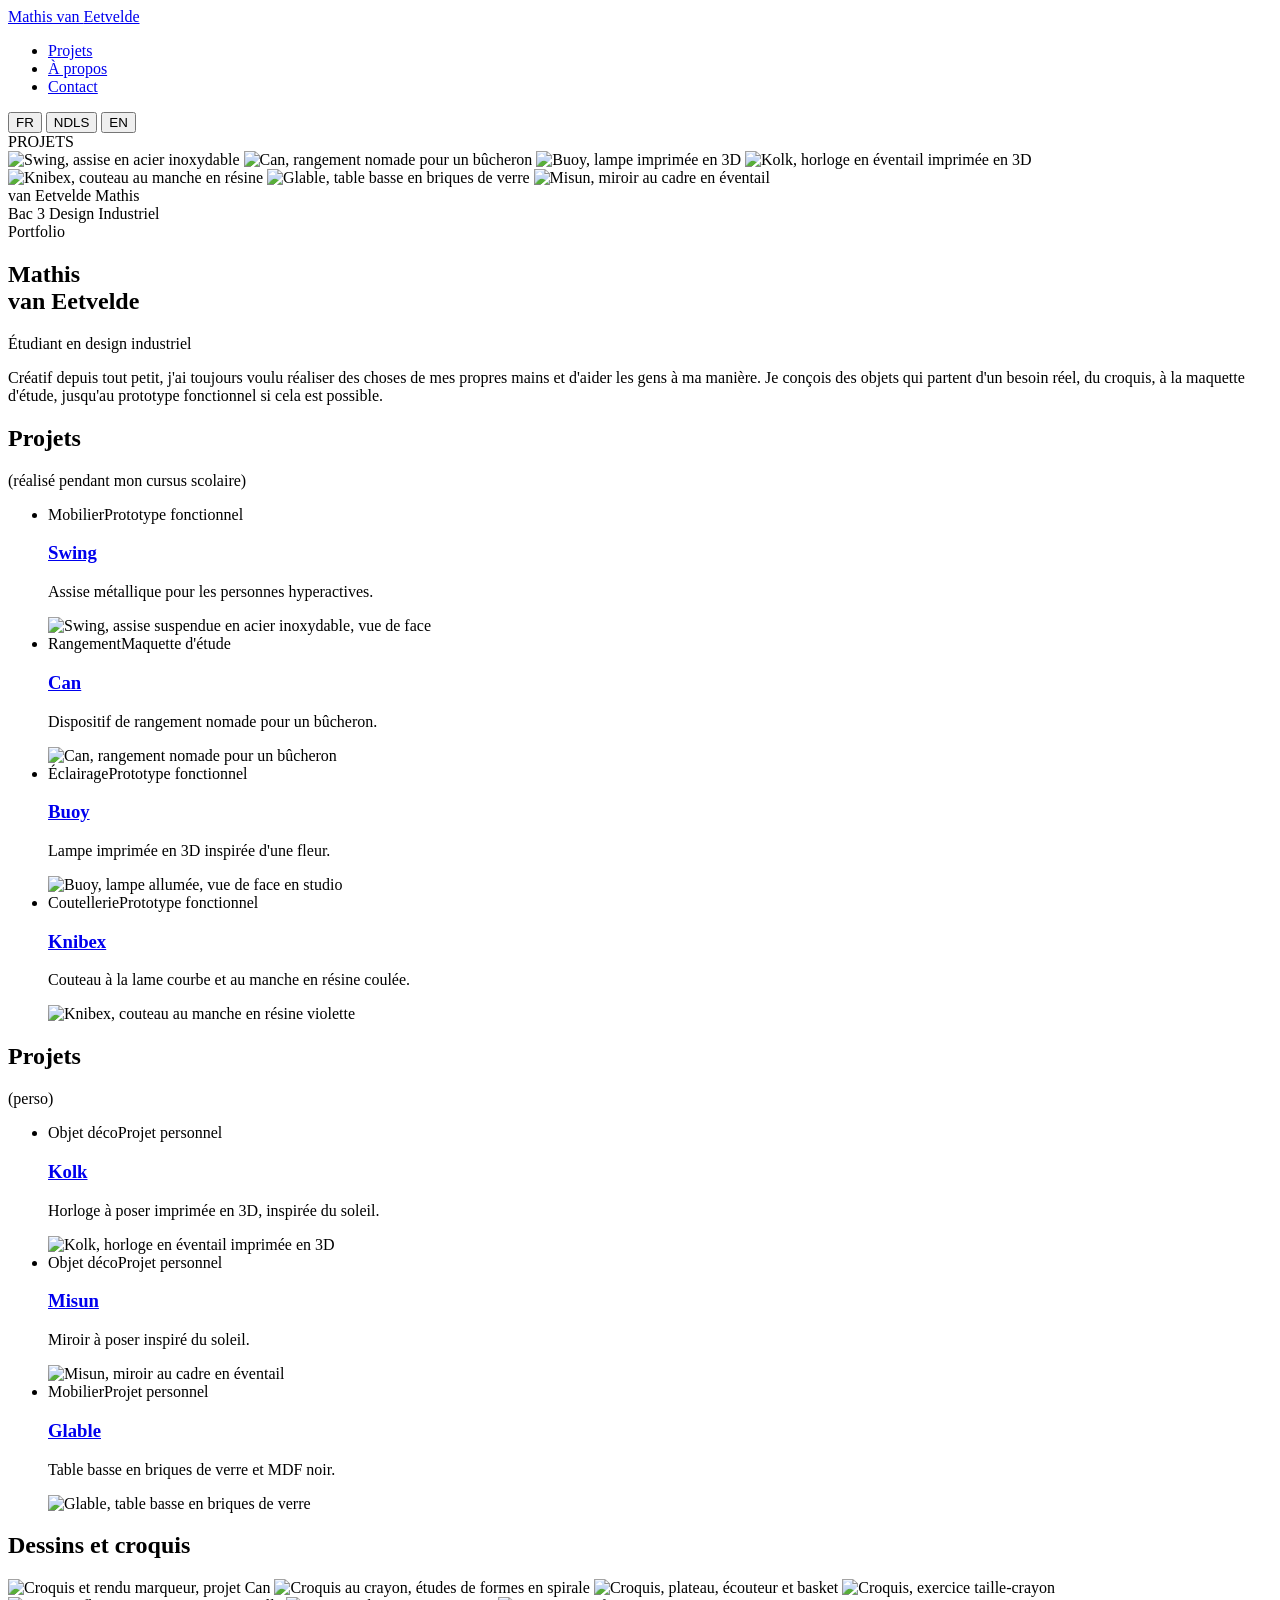
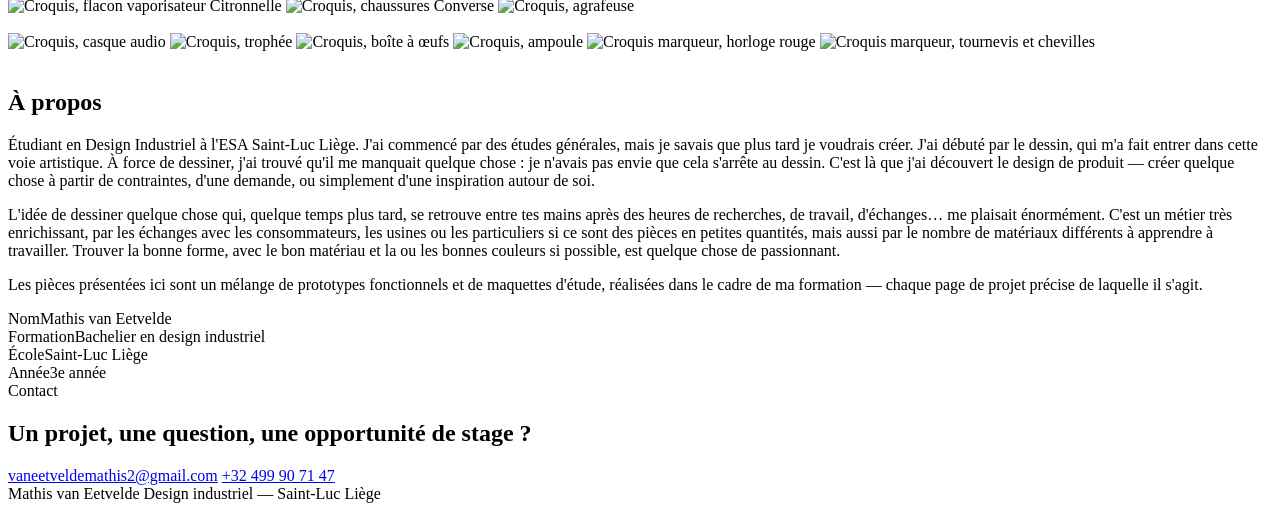
==== index.html @ d4e4558e "Add files via upload" ====
<!DOCTYPE html>
<html lang="fr">
<head>
<meta charset="UTF-8">
<meta name="viewport" content="width=device-width, initial-scale=1.0">
<title>Mathis van Eetvelde — Design industriel</title>
<meta name="description" content="Portfolio de Mathis van Eetvelde, étudiant en design industriel à Saint-Luc Liège.">
<link rel="preconnect" href="https://fonts.googleapis.com">
<link rel="preconnect" href="https://fonts.gstatic.com" crossorigin>
<link href="https://fonts.googleapis.com/css2?family=Archivo:ital,wght@0,400;0,500;0,600;0,700;0,800;0,900;1,500&family=Fraunces:ital,wght@0,500;1,300;1,400;1,500&display=swap" rel="stylesheet">
<link rel="stylesheet" href="assets/styles.css">
</head>
<body>

<header class="site-header">
  <div class="wrap">
    <a href="#top" class="mark">Mathis van <span class="serif">Eetvelde</span></a>
    <nav class="primary-nav">
      <ul>
        <li><a href="#projets" data-i18n="nav_projects">Projets</a></li>
        <li><a href="#a-propos" data-i18n="nav_about">À propos</a></li>
        <li><a href="#contact" data-i18n="nav_contact">Contact</a></li>
      </ul>
    </nav>
    <div class="lang-switch">
      <button type="button" data-lang="fr">FR</button>
      <button type="button" data-lang="nl">NDLS</button>
      <button type="button" data-lang="en">EN</button>
    </div>
  </div>
</header>

<main id="top">

  <section class="top-banner">
    <div class="top-banner-word" data-i18n="banner_word">PROJETS</div>
    <div class="top-banner-slides">
      <img src="assets/swing/swing-face-cutout.png?v=1" alt="Swing, assise en acier inoxydable">
      <img src="assets/can/can-assemblage-cutout.png?v=1" alt="Can, rangement nomade pour un bûcheron">
      <img src="assets/buoy/buoy-hero-cutout.png?v=1" alt="Buoy, lampe imprimée en 3D">
      <img src="assets/kolk/kolk-face-cutout.png" alt="Kolk, horloge en éventail imprimée en 3D">
      <img src="assets/knibex/knibex-face-cutout.png" alt="Knibex, couteau au manche en résine">
      <img src="assets/glable/glable-face-cutout.png" alt="Glable, table basse en briques de verre">
      <img src="assets/misun/misun-face-cutout.png" alt="Misun, miroir au cadre en éventail">
    </div>
    <div class="top-banner-signature" data-i18n="banner_signature">van Eetvelde Mathis<br>Bac 3 Design Industriel</div>
  </section>

  <section class="hero">
    <div class="wrap hero-solo">
      <div class="hero-copy">
        <span class="eyebrow" data-i18n="hero_eyebrow">Portfolio</span>
        <h1>Mathis<br>van&nbsp;Eetvelde</h1>
        <p class="role" data-i18n="hero_role">Étudiant en design industriel</p>
        <p class="bio" data-i18n="hero_bio">Créatif depuis tout petit, j'ai toujours voulu réaliser des choses de mes propres mains et d'aider les gens à ma manière. Je conçois des objets qui partent d'un besoin réel, du croquis, à la maquette d'étude, jusqu'au prototype fonctionnel si cela est possible.</p>
      </div>
    </div>
  </section>

  <section class="projects" id="projets">

    <div class="wrap category-head">
      <h2 data-i18n="projects_school_title">Projets</h2>
      <span class="category-tag" data-i18n="projects_school_tag">(réalisé pendant mon cursus scolaire)</span>
    </div>

    <div class="wrap project-list-wrap">
      <ul class="project-list">

        <li class="project-row">
          <div class="row-text">
            <div class="row-meta"><span data-i18n="swing_category">Mobilier</span><span class="dot"></span><span data-i18n="swing_status">Prototype fonctionnel</span></div>
            <a class="title-link" href="swing.html"><h3>Swing</h3></a>
            <p class="row-oneliner" data-i18n="swing_oneliner">Assise métallique pour les personnes hyperactives.</p>
          </div>
          <div class="row-image">
            <img src="assets/swing/swing-face-cutout.png?v=1" alt="Swing, assise suspendue en acier inoxydable, vue de face">
          </div>
        </li>

        <li class="project-row">
          <div class="row-text">
            <div class="row-meta"><span data-i18n="can_category">Rangement</span><span class="dot"></span><span data-i18n="can_status">Maquette d'étude</span></div>
            <a class="title-link" href="can.html"><h3>Can</h3></a>
            <p class="row-oneliner" data-i18n="can_oneliner">Dispositif de rangement nomade pour un bûcheron.</p>
          </div>
          <div class="row-image">
            <img src="assets/can/can-assemblage-cutout.png?v=1" alt="Can, rangement nomade pour un bûcheron">
          </div>
        </li>

        <li class="project-row">
          <div class="row-text">
            <div class="row-meta"><span data-i18n="buoy_category">Éclairage</span><span class="dot"></span><span data-i18n="buoy_status">Prototype fonctionnel</span></div>
            <a class="title-link" href="buoy.html"><h3>Buoy</h3></a>
            <p class="row-oneliner" data-i18n="buoy_oneliner">Lampe imprimée en 3D inspirée d'une fleur.</p>
          </div>
          <div class="row-image">
            <img src="assets/buoy/buoy-hero-cutout.png?v=1" alt="Buoy, lampe allumée, vue de face en studio">
          </div>
        </li>

        <li class="project-row">
          <div class="row-text">
            <div class="row-meta"><span data-i18n="knibex_category">Coutellerie</span><span class="dot"></span><span data-i18n="knibex_status">Prototype fonctionnel</span></div>
            <a class="title-link" href="knibex.html"><h3>Knibex</h3></a>
            <p class="row-oneliner" data-i18n="knibex_oneliner">Couteau à la lame courbe et au manche en résine coulée.</p>
          </div>
          <div class="row-image">
            <img src="assets/knibex/knibex-face-cutout.png" alt="Knibex, couteau au manche en résine violette">
          </div>
        </li>

      </ul>
    </div>

    <div class="wrap category-head category-head-perso">
      <h2 data-i18n="projects_perso_title">Projets</h2>
      <span class="category-tag" data-i18n="projects_perso_tag">(perso)</span>
    </div>
    <div class="wrap project-list-wrap">
      <ul class="project-list">
        <li class="project-row">
          <div class="row-text">
            <div class="row-meta"><span data-i18n="kolk_category">Objet déco</span><span class="dot"></span><span data-i18n="kolk_status">Projet personnel</span></div>
            <a class="title-link" href="kolk.html"><h3>Kolk</h3></a>
            <p class="row-oneliner" data-i18n="kolk_oneliner">Horloge à poser imprimée en 3D, inspirée du soleil.</p>
          </div>
          <div class="row-image">
            <img src="assets/kolk/kolk-face-cutout.png" alt="Kolk, horloge en éventail imprimée en 3D">
          </div>
        </li>

        <li class="project-row">
          <div class="row-text">
            <div class="row-meta"><span data-i18n="misun_category">Objet déco</span><span class="dot"></span><span data-i18n="misun_status">Projet personnel</span></div>
            <a class="title-link" href="misun.html"><h3>Misun</h3></a>
            <p class="row-oneliner" data-i18n="misun_oneliner">Miroir à poser inspiré du soleil.</p>
          </div>
          <div class="row-image">
            <img src="assets/misun/misun-face-cutout.png" alt="Misun, miroir au cadre en éventail">
          </div>
        </li>

        <li class="project-row">
          <div class="row-text">
            <div class="row-meta"><span data-i18n="glable_category">Mobilier</span><span class="dot"></span><span data-i18n="glable_status">Projet personnel</span></div>
            <a class="title-link" href="glable.html"><h3>Glable</h3></a>
            <p class="row-oneliner" data-i18n="glable_oneliner">Table basse en briques de verre et MDF noir.</p>
          </div>
          <div class="row-image">
            <img src="assets/glable/glable-face-cutout.png" alt="Glable, table basse en briques de verre">
          </div>
        </li>
      </ul>
    </div>
  </section>

  <section class="sketches" id="croquis">
    <div class="wrap category-head">
      <h2 data-i18n="sketches_title">Dessins et croquis</h2>
    </div>
    <div class="sketches-track-wrap">
      <div class="sketches-track sketches-track-reverse">
        <div class="sketches-group">
          <img src="assets/sketches/sketch-1.jpg" alt="Croquis et rendu marqueur, projet Can">
          <img src="assets/sketches/sketch-2.jpg" alt="Croquis au crayon, études de formes en spirale">
          <img src="assets/sketches/sketch-3.jpg" alt="Croquis, plateau, écouteur et basket">
          <img src="assets/sketches/sketch-4.jpg" alt="Croquis, exercice taille-crayon">
          <img src="assets/sketches/sketch-5.jpg" alt="Croquis, flacon vaporisateur Citronnelle">
          <img src="assets/sketches/sketch-6.jpg" alt="Croquis, chaussures Converse">
          <img src="assets/sketches/sketch-7.jpg" alt="Croquis, agrafeuse">
        </div>
        <div class="sketches-group" aria-hidden="true">
          <img src="assets/sketches/sketch-1.jpg" alt="">
          <img src="assets/sketches/sketch-2.jpg" alt="">
          <img src="assets/sketches/sketch-3.jpg" alt="">
          <img src="assets/sketches/sketch-4.jpg" alt="">
          <img src="assets/sketches/sketch-5.jpg" alt="">
          <img src="assets/sketches/sketch-6.jpg" alt="">
          <img src="assets/sketches/sketch-7.jpg" alt="">
        </div>
      </div>
    </div>
    <div class="sketches-track-wrap">
      <div class="sketches-track">
        <div class="sketches-group">
          <img src="assets/sketches/sketch-8.jpg" alt="Croquis, casque audio">
          <img src="assets/sketches/sketch-9.jpg" alt="Croquis, trophée">
          <img src="assets/sketches/sketch-10.jpg" alt="Croquis, boîte à œufs">
          <img src="assets/sketches/sketch-11.jpg" alt="Croquis, ampoule">
          <img src="assets/sketches/sketch-12.jpg" alt="Croquis marqueur, horloge rouge">
          <img src="assets/sketches/sketch-13.jpg" alt="Croquis marqueur, tournevis et chevilles">
        </div>
        <div class="sketches-group" aria-hidden="true">
          <img src="assets/sketches/sketch-8.jpg" alt="">
          <img src="assets/sketches/sketch-9.jpg" alt="">
          <img src="assets/sketches/sketch-10.jpg" alt="">
          <img src="assets/sketches/sketch-11.jpg" alt="">
          <img src="assets/sketches/sketch-12.jpg" alt="">
          <img src="assets/sketches/sketch-13.jpg" alt="">
        </div>
      </div>
    </div>
  </section>

  <section class="about" id="a-propos">
    <div class="wrap">
      <div>
        <h2 data-i18n="about_title">À propos</h2>
        <p data-i18n="about_p1">Étudiant en Design Industriel à l'ESA Saint-Luc Liège. J'ai commencé par des études générales, mais je savais que plus tard je voudrais créer. J'ai débuté par le dessin, qui m'a fait entrer dans cette voie artistique. À force de dessiner, j'ai trouvé qu'il me manquait quelque chose : je n'avais pas envie que cela s'arrête au dessin. C'est là que j'ai découvert le design de produit — créer quelque chose à partir de contraintes, d'une demande, ou simplement d'une inspiration autour de soi.</p>
        <p data-i18n="about_p2">L'idée de dessiner quelque chose qui, quelque temps plus tard, se retrouve entre tes mains après des heures de recherches, de travail, d'échanges… me plaisait énormément. C'est un métier très enrichissant, par les échanges avec les consommateurs, les usines ou les particuliers si ce sont des pièces en petites quantités, mais aussi par le nombre de matériaux différents à apprendre à travailler. Trouver la bonne forme, avec le bon matériau et la ou les bonnes couleurs si possible, est quelque chose de passionnant.</p>
        <p class="note" data-i18n="about_note">Les pièces présentées ici sont un mélange de prototypes fonctionnels et de maquettes d'étude, réalisées dans le cadre de ma formation — chaque page de projet précise de laquelle il s'agit.</p>
      </div>
      <div class="title-block">
        <div class="row"><span data-i18n="label_name">Nom</span><span>Mathis van Eetvelde</span></div>
        <div class="row"><span data-i18n="label_formation">Formation</span><span data-i18n="val_formation">Bachelier en design industriel</span></div>
        <div class="row"><span data-i18n="label_school">École</span><span>Saint-Luc Liège</span></div>
        <div class="row"><span data-i18n="label_year">Année</span><span data-i18n="val_year">3e année</span></div>
      </div>
    </div>
  </section>

  <section class="contact" id="contact">
    <div class="wrap">
      <span class="eyebrow" data-i18n="contact_eyebrow">Contact</span>
      <h2 data-i18n="contact_question">Un projet, une question, une opportunité de stage&nbsp;?</h2>
      <a class="contact-link" href="mailto:vaneetveldemathis2@gmail.com">vaneetveldemathis2@gmail.com</a>
      <a class="contact-link contact-phone" href="tel:+32499907147">+32 499 90 71 47</a>
    </div>
  </section>

</main>

<footer>
  <div class="wrap">
    <span>Mathis van Eetvelde</span>
    <span data-i18n="footer_tagline">Design industriel — Saint-Luc Liège</span>
  </div>
</footer>

<script src="assets/i18n.js"></script>
<script src="assets/lightbox.js"></script>
</body>
</html>
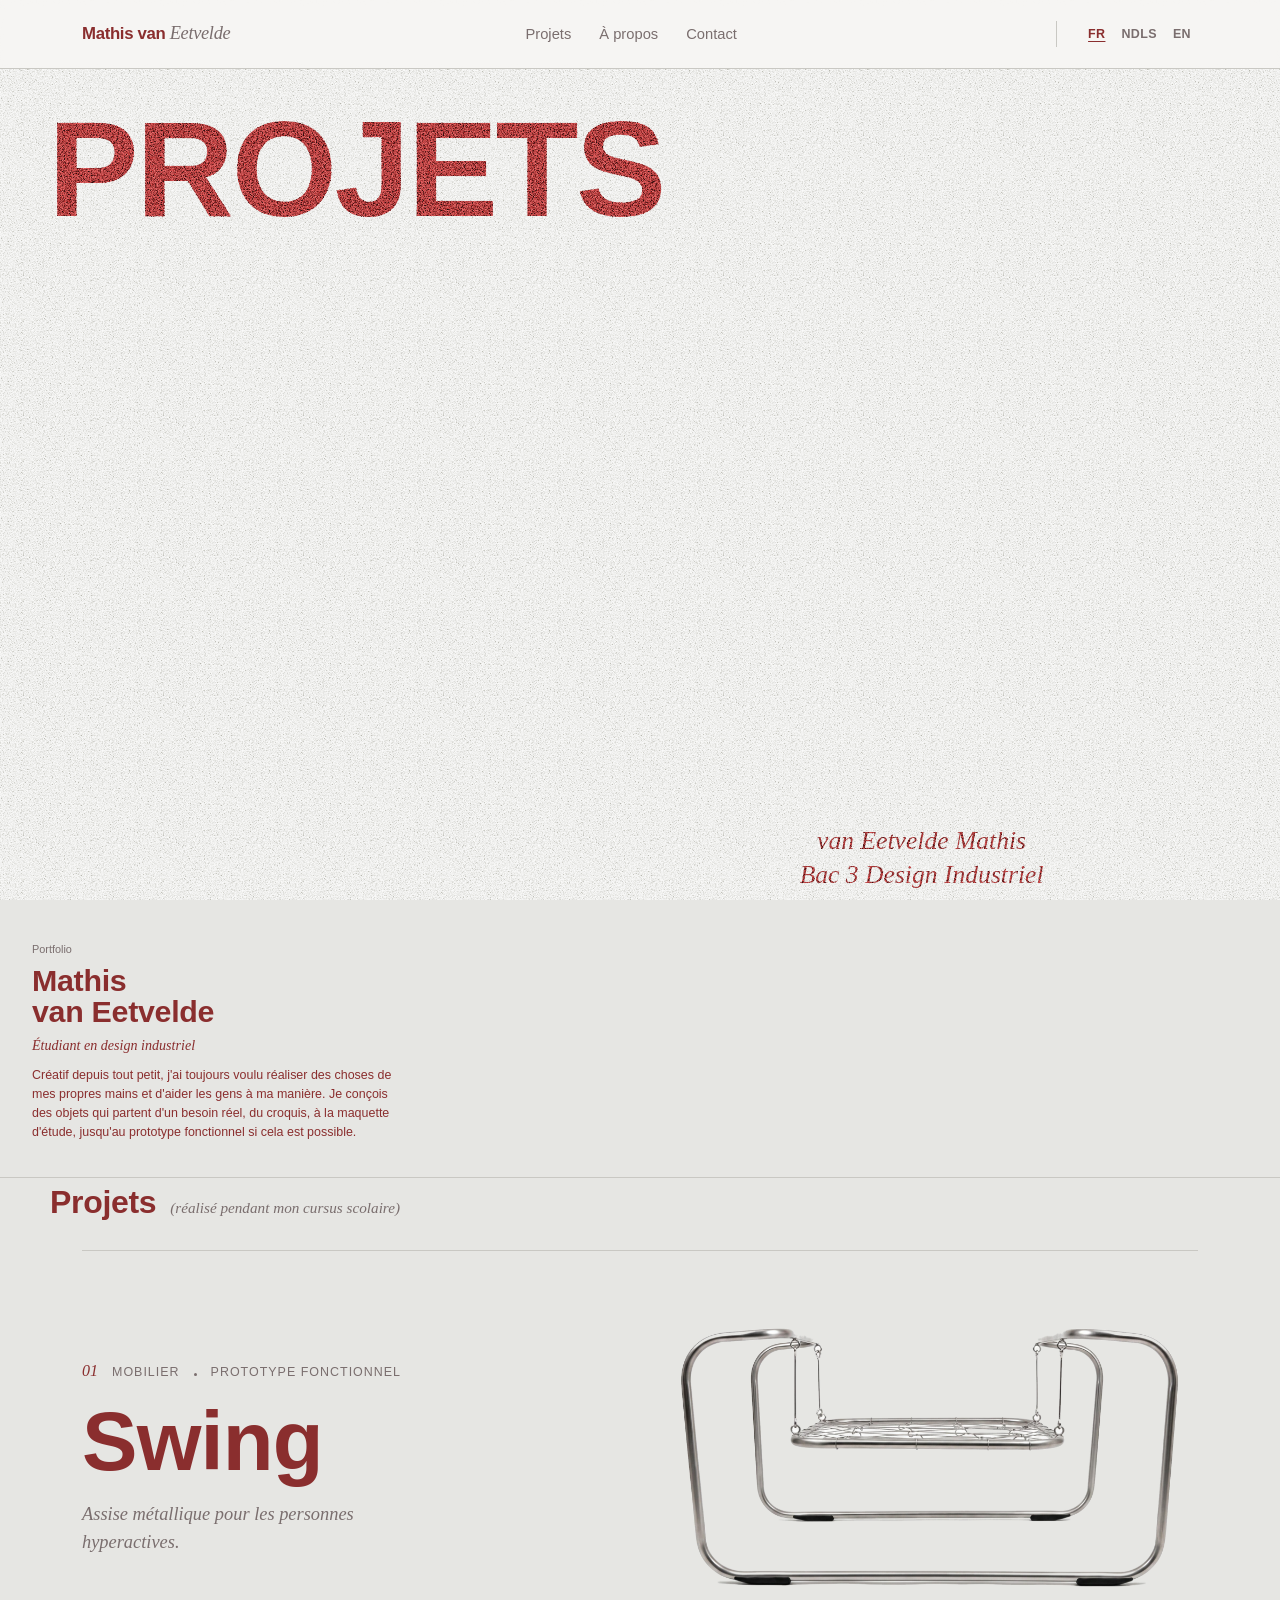
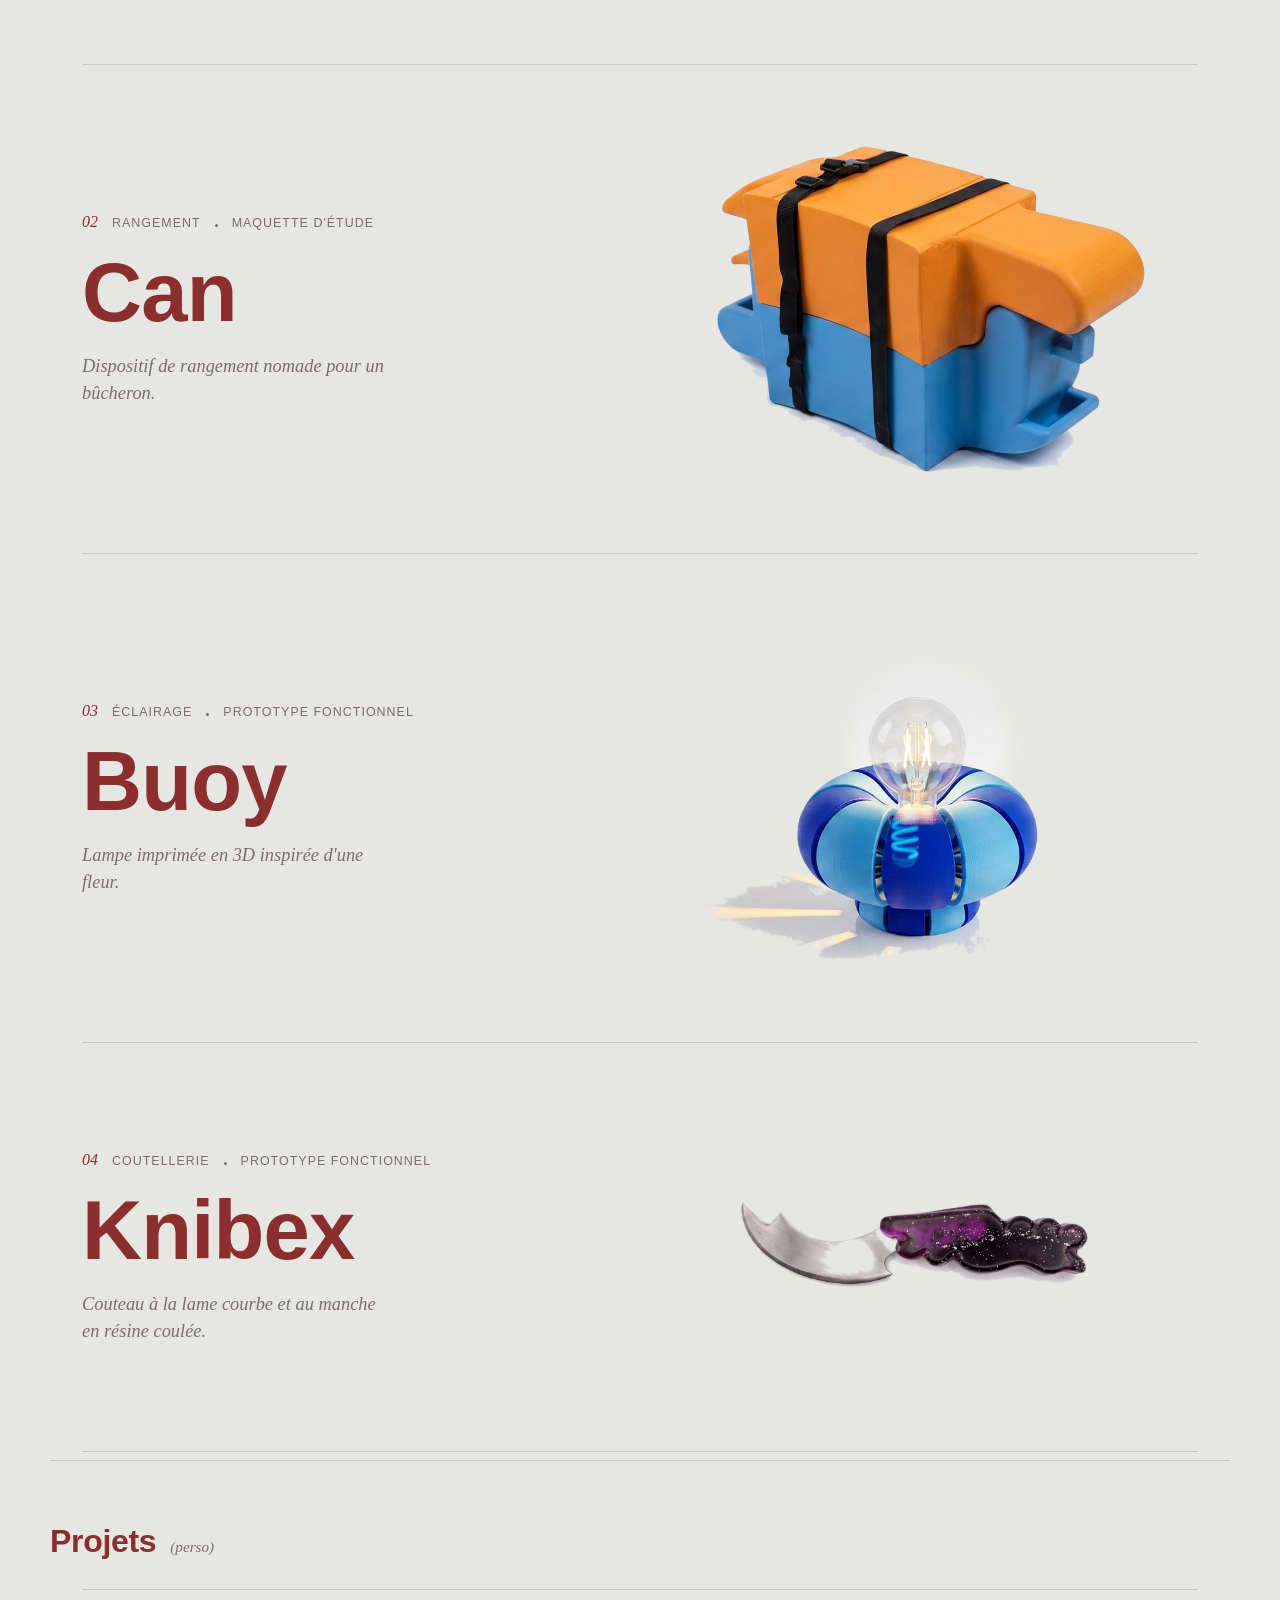
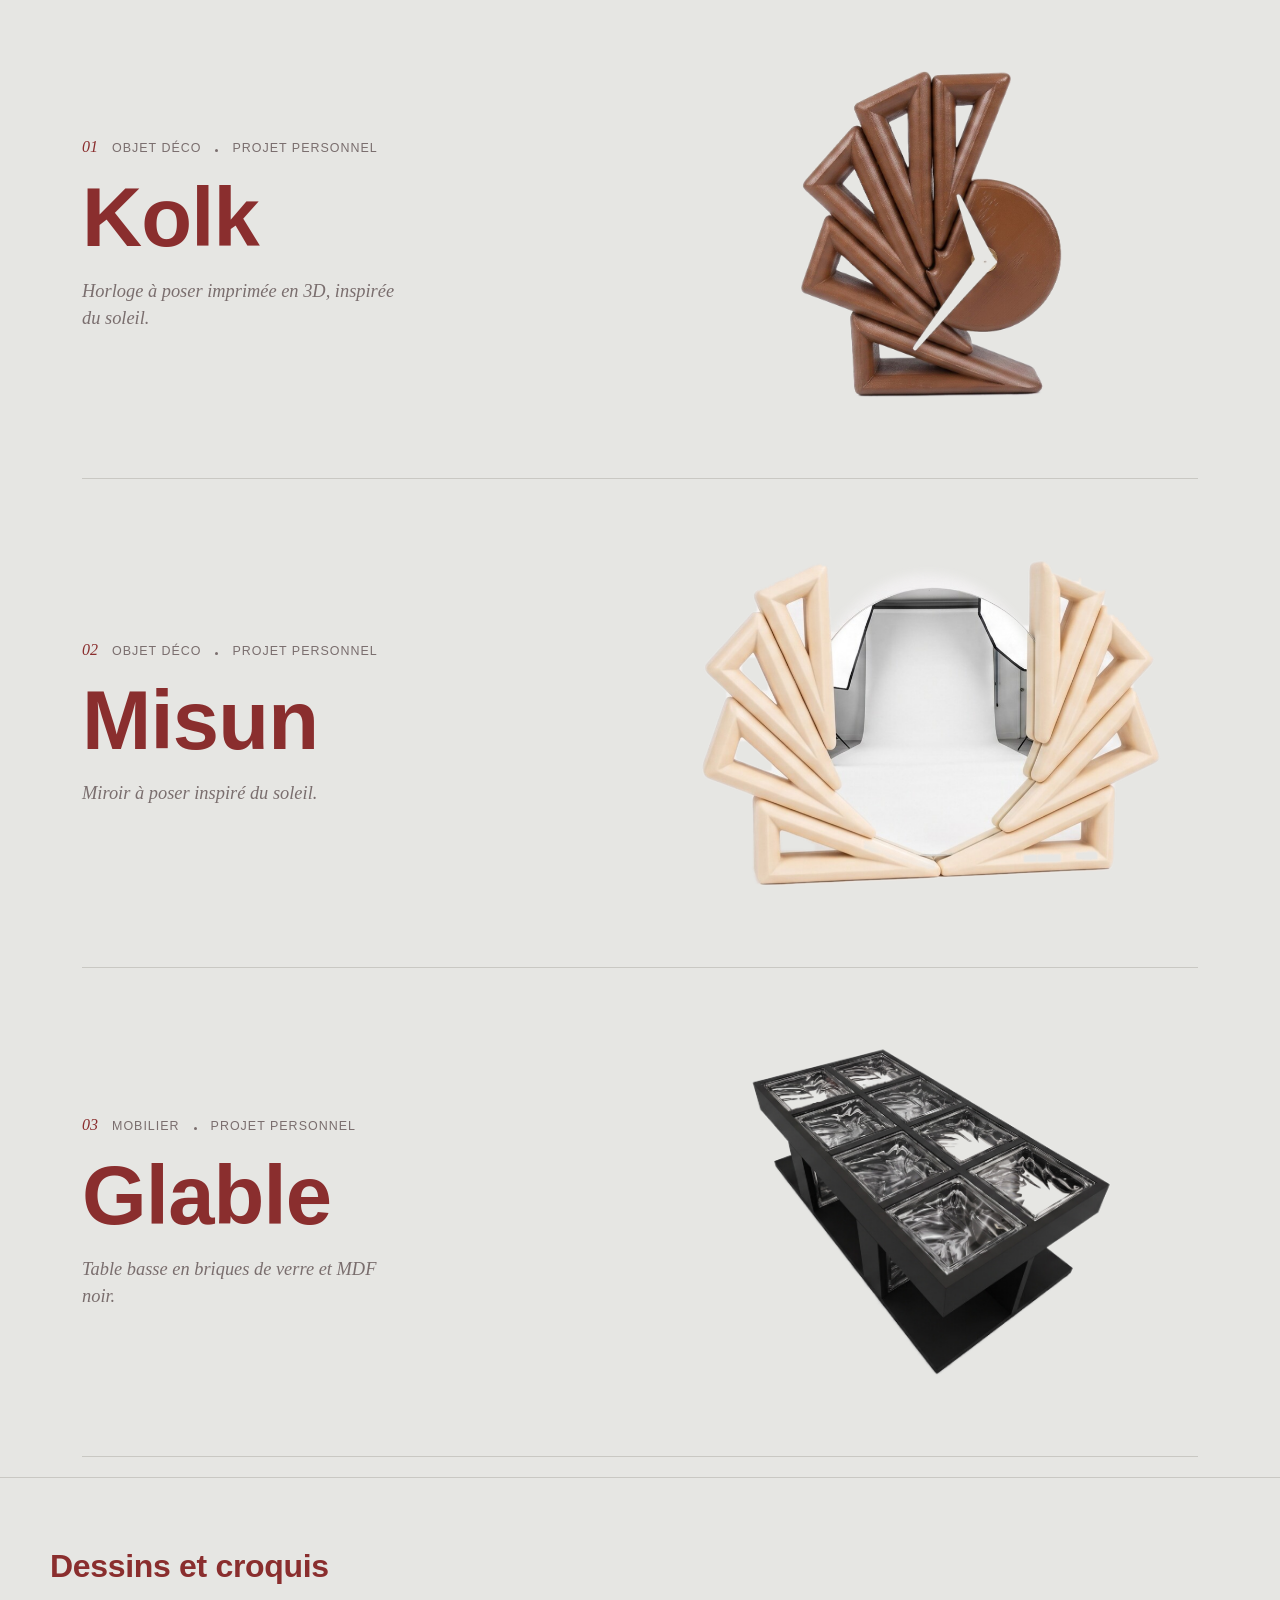
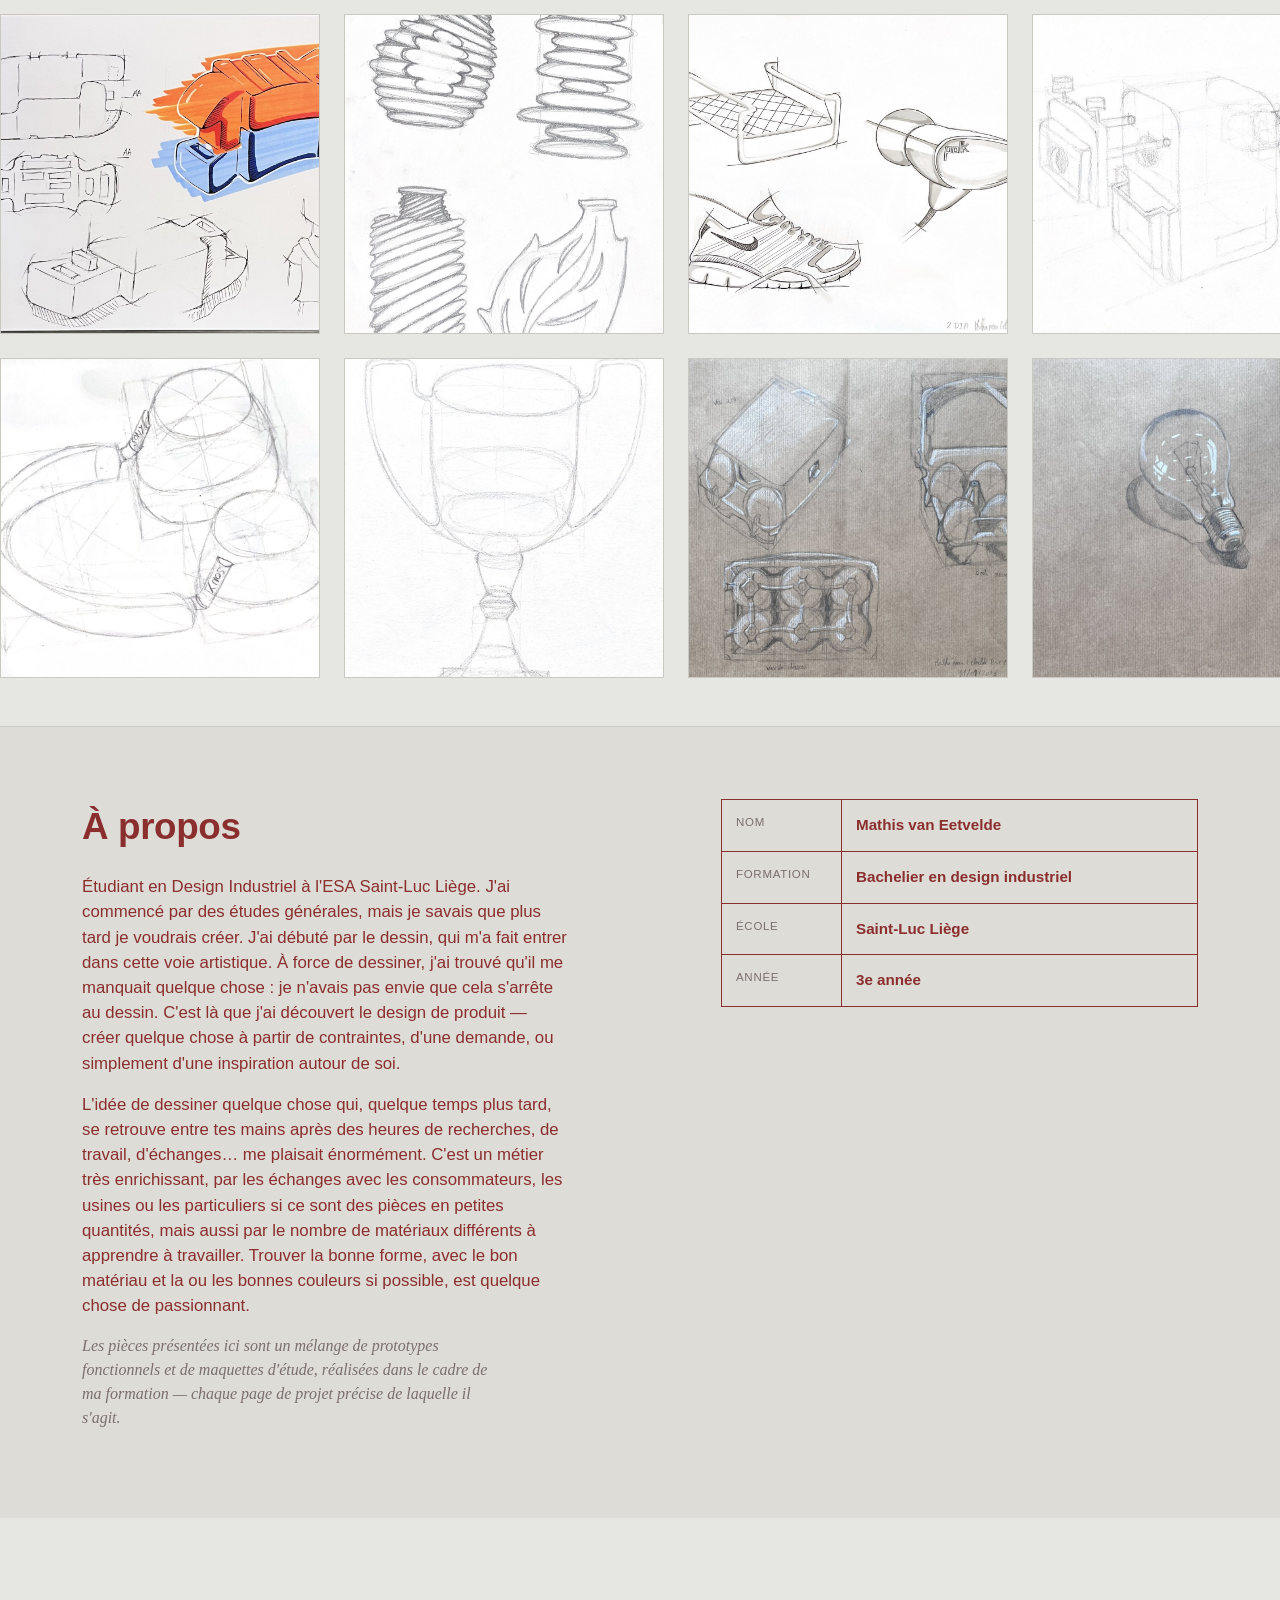
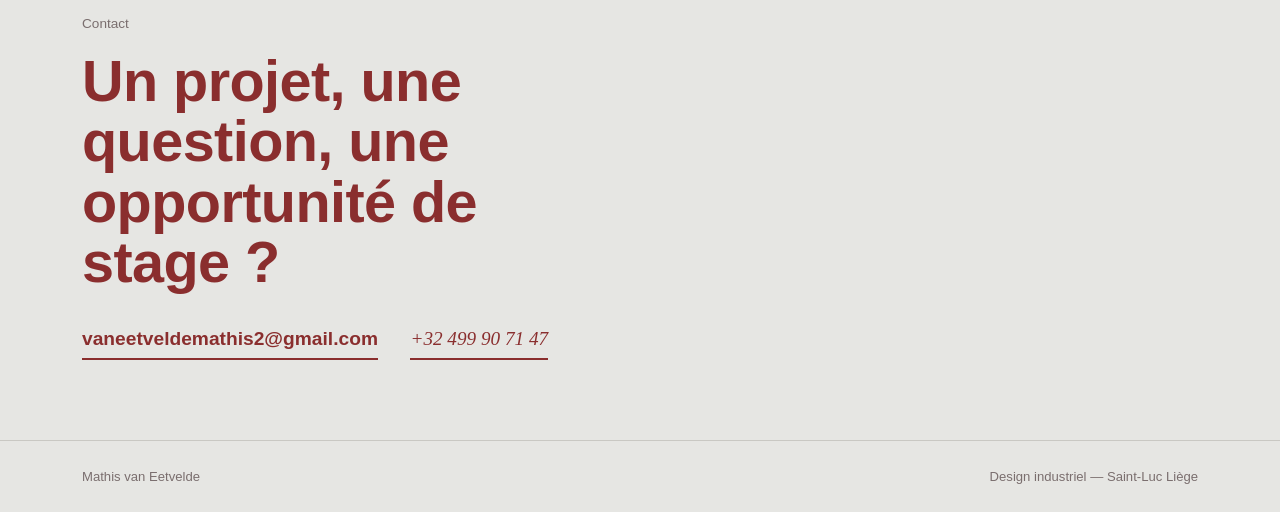
==== commit ce67ab7d: "Add files via upload" ====
--- a/index.html
+++ b/index.html
@@ -74,7 +74,7 @@
             <p class="row-oneliner" data-i18n="swing_oneliner">Assise métallique pour les personnes hyperactives.</p>
           </div>
           <div class="row-image">
-            <img src="assets/swing/swing-face-cutout.png?v=1" alt="Swing, assise suspendue en acier inoxydable, vue de face">
+            <a href="swing.html" class="row-image-link" aria-label="Voir le projet"><img src="assets/swing/swing-face-cutout.png?v=1" alt="Swing, assise suspendue en acier inoxydable, vue de face"></a>
           </div>
         </li>
 
@@ -85,7 +85,7 @@
             <p class="row-oneliner" data-i18n="can_oneliner">Dispositif de rangement nomade pour un bûcheron.</p>
           </div>
           <div class="row-image">
-            <img src="assets/can/can-assemblage-cutout.png?v=1" alt="Can, rangement nomade pour un bûcheron">
+            <a href="can.html" class="row-image-link" aria-label="Voir le projet"><img src="assets/can/can-assemblage-cutout.png?v=1" alt="Can, rangement nomade pour un bûcheron"></a>
           </div>
         </li>
 
@@ -95,8 +95,8 @@
             <a class="title-link" href="buoy.html"><h3>Buoy</h3></a>
             <p class="row-oneliner" data-i18n="buoy_oneliner">Lampe imprimée en 3D inspirée d'une fleur.</p>
           </div>
-          <div class="row-image">
-            <img src="assets/buoy/buoy-hero-cutout.png?v=1" alt="Buoy, lampe allumée, vue de face en studio">
+          <div class="row-image row-image-buoy">
+            <a href="buoy.html" class="row-image-link" aria-label="Voir le projet"><img src="assets/buoy/buoy-hero-cutout.png?v=1" alt="Buoy, lampe allumée, vue de face en studio"></a>
           </div>
         </li>
 
@@ -106,8 +106,8 @@
             <a class="title-link" href="knibex.html"><h3>Knibex</h3></a>
             <p class="row-oneliner" data-i18n="knibex_oneliner">Couteau à la lame courbe et au manche en résine coulée.</p>
           </div>
-          <div class="row-image">
-            <img src="assets/knibex/knibex-face-cutout.png" alt="Knibex, couteau au manche en résine violette">
+          <div class="row-image row-image-knibex">
+            <a href="knibex.html" class="row-image-link" aria-label="Voir le projet"><img src="assets/knibex/knibex-face-cutout.png" alt="Knibex, couteau au manche en résine violette"></a>
           </div>
         </li>
 
@@ -127,7 +127,7 @@
             <p class="row-oneliner" data-i18n="kolk_oneliner">Horloge à poser imprimée en 3D, inspirée du soleil.</p>
           </div>
           <div class="row-image">
-            <img src="assets/kolk/kolk-face-cutout.png" alt="Kolk, horloge en éventail imprimée en 3D">
+            <a href="kolk.html" class="row-image-link" aria-label="Voir le projet"><img src="assets/kolk/kolk-face-cutout.png" alt="Kolk, horloge en éventail imprimée en 3D"></a>
           </div>
         </li>
 
@@ -138,7 +138,7 @@
             <p class="row-oneliner" data-i18n="misun_oneliner">Miroir à poser inspiré du soleil.</p>
           </div>
           <div class="row-image">
-            <img src="assets/misun/misun-face-cutout.png" alt="Misun, miroir au cadre en éventail">
+            <a href="misun.html" class="row-image-link" aria-label="Voir le projet"><img src="assets/misun/misun-face-cutout.png" alt="Misun, miroir au cadre en éventail"></a>
           </div>
         </li>
 
@@ -149,7 +149,7 @@
             <p class="row-oneliner" data-i18n="glable_oneliner">Table basse en briques de verre et MDF noir.</p>
           </div>
           <div class="row-image">
-            <img src="assets/glable/glable-face-cutout.png" alt="Glable, table basse en briques de verre">
+            <a href="glable.html" class="row-image-link" aria-label="Voir le projet"><img src="assets/glable/glable-face-cutout.png" alt="Glable, table basse en briques de verre"></a>
           </div>
         </li>
       </ul>
--- a/assets/styles.css
+++ b/assets/styles.css
@@ -0,0 +1,832 @@
+:root{
+  --bg:#e6e6e3;
+  --surface:#dedcd7;
+  --ink:#8a2e2e;
+  --steel:#7a6e6e;
+  --line:#c9c8c3;
+  --accent:#6e2424;
+  --white:#ffffff;
+  --max:1180px;
+}
+
+*,*::before,*::after{box-sizing:border-box;}
+html{scroll-behavior:smooth;}
+body{
+  margin:0;
+  background:var(--bg);
+  color:var(--ink);
+  font-family:'Archivo', sans-serif;
+  font-weight:400;
+  -webkit-font-smoothing:antialiased;
+  line-height:1.5;
+}
+
+img{max-width:100%;display:block;}
+a{color:inherit;text-decoration:none;}
+
+.wrap{
+  max-width:var(--max);
+  margin:0 auto;
+  padding:0 32px;
+}
+
+h1,h2,h3{
+  font-weight:800;
+  letter-spacing:-0.01em;
+  margin:0;
+}
+p{margin:0;}
+
+.serif{
+  font-family:'Fraunces', serif;
+  font-style:italic;
+  font-weight:400;
+}
+
+::selection{background:var(--accent);color:var(--white);}
+
+@media (prefers-reduced-motion: reduce){
+  html{scroll-behavior:auto;}
+  *{animation:none !important; transition:none !important;}
+}
+
+/* ---------- header ---------- */
+.site-header{
+  position:sticky;
+  top:0;
+  z-index:40;
+  background:rgba(247,246,243,0.92);
+  backdrop-filter:blur(6px);
+  border-bottom:1px solid var(--line);
+}
+.site-header .wrap{
+  display:flex;
+  align-items:center;
+  justify-content:space-between;
+  height:68px;
+}
+.mark{
+  font-weight:800;
+  font-size:1.05rem;
+  letter-spacing:-0.02em;
+}
+.mark .serif{font-size:1.15rem;color:var(--steel);}
+nav.primary-nav ul{
+  list-style:none;
+  display:flex;
+  gap:28px;
+  margin:0;
+  padding:0;
+}
+nav.primary-nav a{
+  font-size:0.92rem;
+  font-weight:500;
+  color:var(--steel);
+  padding:6px 0;
+  border-bottom:1px solid transparent;
+  transition:color .15s ease, border-color .15s ease;
+}
+nav.primary-nav a:hover,
+nav.primary-nav a:focus-visible{
+  color:var(--ink);
+  border-color:var(--ink);
+}
+
+.lang-switch{
+  display:flex;
+  align-items:center;
+  gap:2px;
+  margin-left:24px;
+  padding-left:24px;
+  border-left:1px solid var(--line);
+}
+.lang-switch button{
+  appearance:none;
+  background:none;
+  border:none;
+  cursor:pointer;
+  font-family:'Archivo', sans-serif;
+  font-size:0.78rem;
+  font-weight:600;
+  letter-spacing:0.03em;
+  color:var(--steel);
+  padding:6px 7px;
+  transition:color .15s ease;
+}
+.lang-switch button:hover{color:var(--ink);}
+.lang-switch button.active{color:var(--ink);text-decoration:underline;text-underline-offset:3px;}
+
+@media (max-width:560px){
+  .lang-switch{margin-left:12px;padding-left:12px;}
+  .lang-switch button{padding:6px 4px;font-size:0.72rem;}
+}
+
+/* ---------- hero ---------- */
+.hero{
+  padding:40px 0 36px;
+  border-bottom:1px solid var(--line);
+}
+.hero .wrap.hero-solo{
+  max-width:480px;
+  margin-left:0;
+  margin-right:auto;
+}
+.hero-copy .eyebrow{
+  font-size:0.68rem;
+  color:var(--steel);
+  font-weight:500;
+  margin-bottom:8px;
+  display:block;
+}
+.hero-copy h1{
+  font-size:clamp(1.3rem, 2.4vw, 1.9rem);
+  line-height:1.02;
+}
+.hero-copy .role{
+  font-family:'Fraunces', serif;
+  font-style:italic;
+  font-weight:500;
+  font-size:clamp(0.8rem,1.1vw,0.92rem);
+  color:var(--ink);
+  margin-top:8px;
+}
+.hero-copy .bio{
+  max-width:52ch;
+  margin-top:10px;
+  font-size:0.78rem;
+  color:var(--ink);
+}
+
+/* ---------- section heading shared ---------- */
+.section-head{padding:64px 0 40px;}
+.section-head h2{font-size:clamp(1.7rem,3vw,2.3rem);}
+.section-head .lede{
+  max-width:56ch;
+  color:var(--steel);
+  margin-top:10px;
+  font-size:1rem;
+}
+
+/* ---------- projects list ---------- */
+.projects{padding-bottom:20px;}
+
+.category-head{
+  display:flex;
+  align-items:baseline;
+  gap:14px;
+  flex-wrap:wrap;
+  padding:0 0 24px;
+}
+.category-head h2{
+  font-size:clamp(1.5rem,2.8vw,2rem);
+}
+.category-head .category-tag{
+  font-family:'Fraunces', serif;
+  font-style:italic;
+  font-weight:400;
+  font-size:0.95rem;
+  color:var(--steel);
+}
+.category-head-perso{
+  padding-top:56px;
+  border-top:1px solid var(--line);
+  margin-top:8px;
+}
+.perso-empty{
+  font-family:'Fraunces', serif;
+  font-style:italic;
+  font-size:1rem;
+  color:var(--steel);
+  padding-bottom:48px;
+}
+.project-list{
+  list-style:none;
+  margin:0;
+  padding:0;
+  border-top:1px solid var(--line);
+  counter-reset:project;
+}
+.project-row{
+  border-bottom:1px solid var(--line);
+  padding:64px 0;
+  counter-increment:project;
+  display:grid;
+  grid-template-columns:1fr 1fr;
+  gap:48px;
+  align-items:center;
+}
+.project-row .row-meta{
+  display:flex;
+  align-items:baseline;
+  gap:14px;
+  font-size:0.78rem;
+  text-transform:uppercase;
+  letter-spacing:0.08em;
+  color:var(--steel);
+  margin-bottom:20px;
+}
+.project-row .row-meta::before{
+  content:counter(project, decimal-leading-zero);
+  font-family:'Fraunces', serif;
+  font-style:italic;
+  font-size:1rem;
+  letter-spacing:0;
+  text-transform:none;
+  color:var(--ink);
+}
+.project-row .row-meta .dot{
+  width:3px;height:3px;border-radius:50%;background:var(--steel);
+}
+.project-row .row-image{
+  width:100%;
+  display:flex;
+  align-items:center;
+  justify-content:center;
+  min-height:280px;
+}
+.row-image-link{
+  display:contents;
+  cursor:pointer;
+}
+.project-row .row-image img{
+  width:auto;
+  height:auto;
+  max-width:100%;
+  max-height:360px;
+  display:block;
+  margin:0 auto;
+  cursor:pointer;
+}
+.row-image-knibex img{
+  transform:translateX(-16%);
+}
+.row-image-buoy img{
+  transform:translateX(-16%);
+}
+.project-row .title-link{
+  display:inline-block;
+  position:relative;
+}
+.project-row h3{
+  font-size:clamp(2.8rem,6.5vw,5.2rem);
+  line-height:0.94;
+}
+.project-row .title-link::after{
+  content:"";
+  position:absolute;
+  left:0;right:0;bottom:-2px;
+  height:2px;
+  background:var(--ink);
+  transform:scaleX(0);
+  transform-origin:left;
+  transition:transform .28s ease;
+}
+.project-row .title-link:hover::after,
+.project-row .title-link:focus-visible::after{
+  transform:scaleX(1);
+}
+.project-row .row-oneliner{
+  font-family:'Fraunces', serif;
+  font-style:italic;
+  font-size:1.15rem;
+  color:var(--steel);
+  margin-top:20px;
+  max-width:34ch;
+}
+
+@media (max-width:820px){
+  .project-row{grid-template-columns:1fr;gap:24px;}
+  .project-row .row-image{order:-1;}
+  .project-row h3{font-size:clamp(2.2rem,9vw,3rem);}
+  .project-row .row-text{
+    text-align:center;
+  }
+  .project-row .row-meta{
+    justify-content:center;
+  }
+}
+
+/* ---------- about ---------- */
+.about{
+  border-top:1px solid var(--line);
+  padding:72px 0;
+  background:var(--surface);
+}
+.about .wrap{
+  display:grid;
+  grid-template-columns:1.1fr 0.9fr;
+  gap:56px;
+}
+.about h2{font-size:clamp(1.7rem,3vw,2.3rem);margin-bottom:20px;}
+.about p{
+  font-size:1.05rem;
+  color:var(--ink);
+  max-width:52ch;
+  margin-bottom:16px;
+}
+.about p.note{
+  font-family:'Fraunces', serif;
+  font-style:italic;
+  font-size:1rem;
+  color:var(--steel);
+}
+.title-block{
+  border:1px solid var(--ink);
+  align-self:start;
+}
+.title-block .row{
+  display:grid;
+  grid-template-columns:120px 1fr;
+  border-top:1px solid var(--ink);
+}
+.title-block .row:first-child{border-top:none;}
+.title-block .row span:first-child{
+  font-size:0.72rem;
+  text-transform:uppercase;
+  letter-spacing:0.06em;
+  color:var(--steel);
+  padding:14px 14px;
+  border-right:1px solid var(--ink);
+}
+.title-block .row span:last-child{
+  padding:14px 14px;
+  font-weight:600;
+  font-size:0.95rem;
+}
+
+/* ---------- contact ---------- */
+.contact{padding:96px 0 80px;}
+.contact .eyebrow{
+  font-size:0.85rem;
+  color:var(--steel);
+  font-weight:500;
+  display:block;
+  margin-bottom:16px;
+}
+.contact h2{
+  font-size:clamp(2rem,5vw,3.6rem);
+  line-height:1.05;
+  max-width:16ch;
+}
+.contact-link{
+  display:inline-block;
+  margin-top:32px;
+  margin-right:28px;
+  font-size:1.2rem;
+  font-weight:600;
+  color:var(--ink);
+  border-bottom:2px solid var(--ink);
+  padding-bottom:4px;
+  transition:color .15s ease, border-color .15s ease;
+}
+.contact-link:hover{color:var(--accent);border-color:var(--accent);}
+.contact-phone{
+  font-family:'Fraunces', serif;
+  font-style:italic;
+  font-weight:500;
+}
+
+@media (max-width:560px){
+  .contact-link{display:block;margin-right:0;}
+}
+
+footer{
+  border-top:1px solid var(--line);
+  padding:26px 0;
+}
+footer .wrap{
+  display:flex;
+  justify-content:space-between;
+  align-items:center;
+  font-size:0.82rem;
+  color:var(--steel);
+}
+
+/* ---------- project detail page ---------- */
+.project-hero{
+  padding:48px 0 40px;
+  border-bottom:1px solid var(--line);
+}
+.back-link{
+  display:inline-block;
+  font-size:0.88rem;
+  font-weight:600;
+  color:var(--steel);
+  margin-bottom:28px;
+  border-bottom:1px solid transparent;
+  transition:color .15s ease, border-color .15s ease;
+}
+.back-link:hover{color:var(--ink);border-color:var(--ink);}
+
+.project-hero .row-meta{
+  display:flex;
+  align-items:baseline;
+  gap:14px;
+  font-size:0.78rem;
+  text-transform:uppercase;
+  letter-spacing:0.08em;
+  color:var(--steel);
+  margin-bottom:16px;
+}
+.project-hero .row-meta .dot{width:3px;height:3px;border-radius:50%;background:var(--steel);}
+.project-hero h1{
+  font-size:clamp(2.4rem,5.5vw,4.2rem);
+  line-height:1;
+}
+.project-hero .oneliner{
+  font-family:'Fraunces', serif;
+  font-style:italic;
+  font-size:1.25rem;
+  color:var(--steel);
+  margin-top:16px;
+  max-width:48ch;
+}
+
+.project-description{
+  padding:48px 0 56px;
+  border-bottom:1px solid var(--line);
+}
+.project-description .wrap{max-width:720px;}
+.project-description p{
+  font-size:1.05rem;
+  color:var(--ink);
+  margin-bottom:22px;
+}
+.price-note{
+  display:inline-block;
+  font-family:'Fraunces', serif;
+  font-style:italic;
+  font-weight:500;
+  font-size:1.1rem;
+  border-top:1px solid var(--line);
+  border-bottom:1px solid var(--line);
+  padding:14px 0;
+  margin-bottom:26px !important;
+}
+.materials{
+  list-style:none;
+  padding:0;
+  margin:0;
+  display:flex;
+  flex-wrap:wrap;
+  gap:8px;
+}
+.materials li{
+  font-size:0.82rem;
+  color:var(--steel);
+  border:1px solid var(--line);
+  padding:5px 11px;
+}
+.materials-label{
+  display:block;
+  font-size:0.78rem;
+  text-transform:uppercase;
+  letter-spacing:0.06em;
+  color:var(--steel);
+  margin-bottom:12px;
+}
+.constraints-list{
+  list-style:none;
+  padding:0;
+  margin:0;
+}
+.constraints-list li{
+  position:relative;
+  padding-left:22px;
+  margin-bottom:10px;
+  font-size:1rem;
+  color:var(--ink);
+}
+.constraints-list li::before{
+  content:"—";
+  position:absolute;
+  left:0;
+  color:var(--steel);
+}
+
+.project-photos{padding:56px 0 80px;}
+.project-photos .main-shot{
+  width:100%;
+  margin-bottom:14px;
+}
+.project-photos .main-shot img{width:100%;height:auto;display:block;}
+.project-photos .photo-grid{
+  display:grid;
+  grid-template-columns:repeat(2,1fr);
+  gap:14px;
+}
+.project-photos .photo-grid img{
+  width:100%;
+  height:auto;
+  display:block;
+}
+
+.project-nav{
+  border-top:1px solid var(--line);
+  padding:28px 0;
+}
+.project-nav .wrap{
+  display:flex;
+  justify-content:space-between;
+  align-items:center;
+}
+.project-nav a{
+  font-size:0.9rem;
+  font-weight:600;
+  color:var(--ink);
+  border-bottom:1px solid transparent;
+  transition:border-color .15s ease;
+}
+.project-nav a:hover{border-color:var(--ink);}
+.project-nav a.next-project{margin-left:auto;}
+
+/* ---------- responsive ---------- */
+@media (max-width:860px){
+  .hero .wrap.hero-solo{max-width:100%;}
+  .about .wrap{grid-template-columns:1fr;}
+  .project-photos .photo-grid{grid-template-columns:repeat(2,1fr);}
+  nav.primary-nav ul{gap:16px;}
+}
+@media (max-width:560px){
+  .wrap{padding:0 20px;}
+  nav.primary-nav a{font-size:0.82rem;}
+}
+
+/* ---------- name intro animation (project detail pages) ---------- */
+body.intro-lock{overflow:hidden;height:100vh;}
+
+.intro-overlay{
+  position:fixed;
+  inset:0;
+  z-index:999;
+  background:var(--ink);
+  display:flex;
+  align-items:center;
+  justify-content:center;
+  overflow:hidden;
+  transition:transform .7s cubic-bezier(.65,0,.35,1);
+}
+.intro-overlay.intro-hide{transform:translateY(-100%);}
+.intro-overlay::after{
+  content:"";
+  position:absolute;
+  inset:0;
+  pointer-events:none;
+  opacity:0.5;
+  mix-blend-mode:overlay;
+  background-image:url("data:image/svg+xml;utf8,<svg xmlns='http://www.w3.org/2000/svg' width='140' height='140'><filter id='ni'><feTurbulence type='fractalNoise' baseFrequency='0.85' numOctaves='3' stitchTiles='stitch'/><feColorMatrix type='matrix' values='3 0 0 0 -1  3 0 0 0 -1  3 0 0 0 -1  0 0 0 1 0'/></filter><rect width='100%25' height='100%25' filter='url(%23ni)'/></svg>");
+  background-size:140px 140px;
+}
+
+.intro-name{
+  position:relative;
+  z-index:1;
+  color:var(--bg);
+  text-align:center;
+  line-height:1.05;
+}
+.intro-name .line{
+  overflow:hidden;
+  padding:0 4px;
+}
+.intro-name .line span{
+  display:block;
+  transform:translateY(115%);
+  animation:introUp .7s cubic-bezier(.22,1,.36,1) forwards;
+}
+.intro-name .line-1 span{
+  font-size:clamp(2.4rem,7vw,4.6rem);
+  font-weight:800;
+  letter-spacing:-0.01em;
+  animation-delay:.15s;
+}
+.intro-name .line-2 span{
+  font-family:'Fraunces', serif;
+  font-style:italic;
+  font-weight:500;
+  font-size:clamp(1.6rem,4.6vw,2.8rem);
+  color:#c9cdd3;
+  animation-delay:.3s;
+}
+
+@keyframes introUp{
+  to{transform:translateY(0);}
+}
+
+@media (prefers-reduced-motion: reduce){
+  .intro-overlay{display:none;}
+}
+
+
+/* ---------- top banner: static PROJET behind cycling cutout photos ---------- */
+.top-banner{
+  position:relative;
+  width:100%;
+  height:calc(100vh - 68px);
+  min-height:520px;
+  overflow:hidden;
+  background:var(--bg);
+}
+.top-banner-word{
+  position:absolute;
+  top:clamp(14px,3vw,32px);
+  left:clamp(14px,4.5vw,48px);
+  z-index:1;
+  font-family:'Archivo', sans-serif;
+  font-weight:900;
+  text-transform:uppercase;
+  letter-spacing:-0.02em;
+  color:var(--ink);
+  font-size:clamp(3.8rem,11vw,8.5rem);
+  line-height:1;
+}
+.top-banner-slides{
+  position:absolute;
+  inset:0;
+  z-index:6;
+  display:flex;
+  align-items:center;
+  justify-content:center;
+  transform:translateY(4%);
+}
+.top-banner-slides img{
+  position:absolute;
+  inset:0;
+  margin:auto;
+  width:65%;
+  height:65%;
+  object-fit:contain;
+  opacity:0;
+  animation:coverFade 21s infinite;
+}
+.top-banner-slides img:nth-child(1){animation-delay:0s;}
+.top-banner-slides img:nth-child(3){transform:translateX(-8%);}
+.top-banner-slides img:nth-child(5){transform:translateX(-8%);}
+.top-banner-slides img:nth-child(2){animation-delay:3s;}
+.top-banner-slides img:nth-child(3){animation-delay:6s;}
+.top-banner-slides img:nth-child(4){animation-delay:9s;}
+.top-banner-slides img:nth-child(5){animation-delay:12s;}
+.top-banner-slides img:nth-child(6){animation-delay:15s;}
+.top-banner-slides img:nth-child(7){animation-delay:18s;}
+
+@keyframes coverFade{
+  0%{opacity:0;}
+  2%{opacity:1;}
+  15%{opacity:1;}
+  18.3%{opacity:0;}
+  100%{opacity:0;}
+}
+
+.top-banner-signature{
+  position:absolute;
+  z-index:3;
+  bottom:clamp(4px,1vw,10px);
+  left:72%;
+  transform:translateX(-50%);
+  text-align:center;
+  font-family:'Fraunces', serif;
+  font-style:italic;
+  font-weight:400;
+  font-size:clamp(1.1rem,2.2vw,1.6rem);
+  color:var(--ink);
+  line-height:1.3;
+}
+
+@media (prefers-reduced-motion: reduce){
+  .top-banner-slides img{animation:none;opacity:0;}
+  .top-banner-slides img:nth-child(2){opacity:1;}
+}
+
+/* ---------- keep the grain off every photo: lift images above the grain layer ---------- */
+img{
+  position:relative;
+  z-index:5;
+}
+/* ---------- fine photographic film-grain texture over the whole site ---------- */
+body::before{
+  content:"";
+  position:fixed;
+  inset:0;
+  pointer-events:none;
+  z-index:2;
+  opacity:1;
+  mix-blend-mode:overlay;
+  background-image:url("data:image/svg+xml;utf8,<svg xmlns='http://www.w3.org/2000/svg' width='140' height='140'><filter id='n'><feTurbulence type='fractalNoise' baseFrequency='0.85' numOctaves='3' stitchTiles='stitch'/><feColorMatrix type='matrix' values='3 0 0 0 -1  3 0 0 0 -1  3 0 0 0 -1  0 0 0 1 0'/></filter><rect width='100%25' height='100%25' filter='url(%23n)'/></svg>");
+  background-size:140px 140px;
+}
+body::after{
+  content:"";
+  position:fixed;
+  inset:0;
+  pointer-events:none;
+  z-index:3;
+  opacity:1;
+  mix-blend-mode:overlay;
+  background-image:url("data:image/svg+xml;utf8,<svg xmlns='http://www.w3.org/2000/svg' width='70' height='70'><filter id='g'><feTurbulence type='fractalNoise' baseFrequency='1.6' numOctaves='2' stitchTiles='stitch'/><feColorMatrix type='matrix' values='3 0 0 0 -1  3 0 0 0 -1  3 0 0 0 -1  0 0 0 1 0'/></filter><rect width='100%25' height='100%25' filter='url(%23g)'/></svg>");
+  background-size:70px 70px;
+}
+
+/* ---------- lightbox: click any project photo to see it uncropped ---------- */
+.zoomable{cursor:zoom-in;}
+
+.lightbox-overlay{
+  position:fixed;
+  inset:0;
+  z-index:10000;
+  background:rgba(15,15,14,0.94);
+  display:flex;
+  align-items:center;
+  justify-content:center;
+  padding:32px;
+  opacity:0;
+  visibility:hidden;
+  transition:opacity .2s ease;
+  cursor:zoom-out;
+}
+.lightbox-overlay.is-open{
+  opacity:1;
+  visibility:visible;
+}
+.lightbox-overlay img{
+  max-width:100%;
+  max-height:100%;
+  width:auto;
+  height:auto;
+  object-fit:contain;
+  box-shadow:0 20px 60px rgba(0,0,0,0.4);
+}
+.lightbox-close{
+  position:absolute;
+  top:20px;
+  right:24px;
+  width:44px;
+  height:44px;
+  border:none;
+  background:none;
+  color:#f2f1ee;
+  font-size:2.2rem;
+  line-height:1;
+  cursor:pointer;
+}
+body.lightbox-lock{overflow:hidden;}
+
+@media (max-width:560px){
+  .lightbox-overlay{padding:16px;}
+  .lightbox-close{top:10px;right:12px;}
+}
+
+/* ---------- sketches: continuous left-to-right scroller ---------- */
+.sketches{
+  padding-top:8px;
+  padding-bottom:48px;
+  border-top:1px solid var(--line);
+}
+.sketches .category-head{padding-top:56px;}
+.sketches-track-wrap{
+  overflow:hidden;
+  width:100%;
+  margin-bottom:24px;
+}
+.sketches-track-wrap:last-child{margin-bottom:0;}
+.sketches-track{
+  display:flex;
+  width:max-content;
+  position:relative;
+  z-index:6;
+  animation:sketchesScroll 44s linear infinite;
+}
+.sketches-track-reverse{
+  animation-name:sketchesScrollReverse;
+}
+.sketches-group{
+  display:flex;
+  flex-shrink:0;
+  gap:24px;
+  padding:0 32px 0 0;
+}
+.sketches-group img{
+  width:min(70vw,320px);
+  height:min(70vw,320px);
+  object-fit:cover;
+  flex-shrink:0;
+  display:block;
+  border:1px solid var(--line);
+  background:var(--surface);
+}
+
+@keyframes sketchesScroll{
+  from{transform:translateX(0);}
+  to{transform:translateX(-50%);}
+}
+@keyframes sketchesScrollReverse{
+  from{transform:translateX(-50%);}
+  to{transform:translateX(0);}
+}
+
+.sketches-track-wrap:hover .sketches-track{
+  animation-play-state:paused;
+}
+
+@media (prefers-reduced-motion: reduce){
+  .sketches-track{animation:none;}
+}
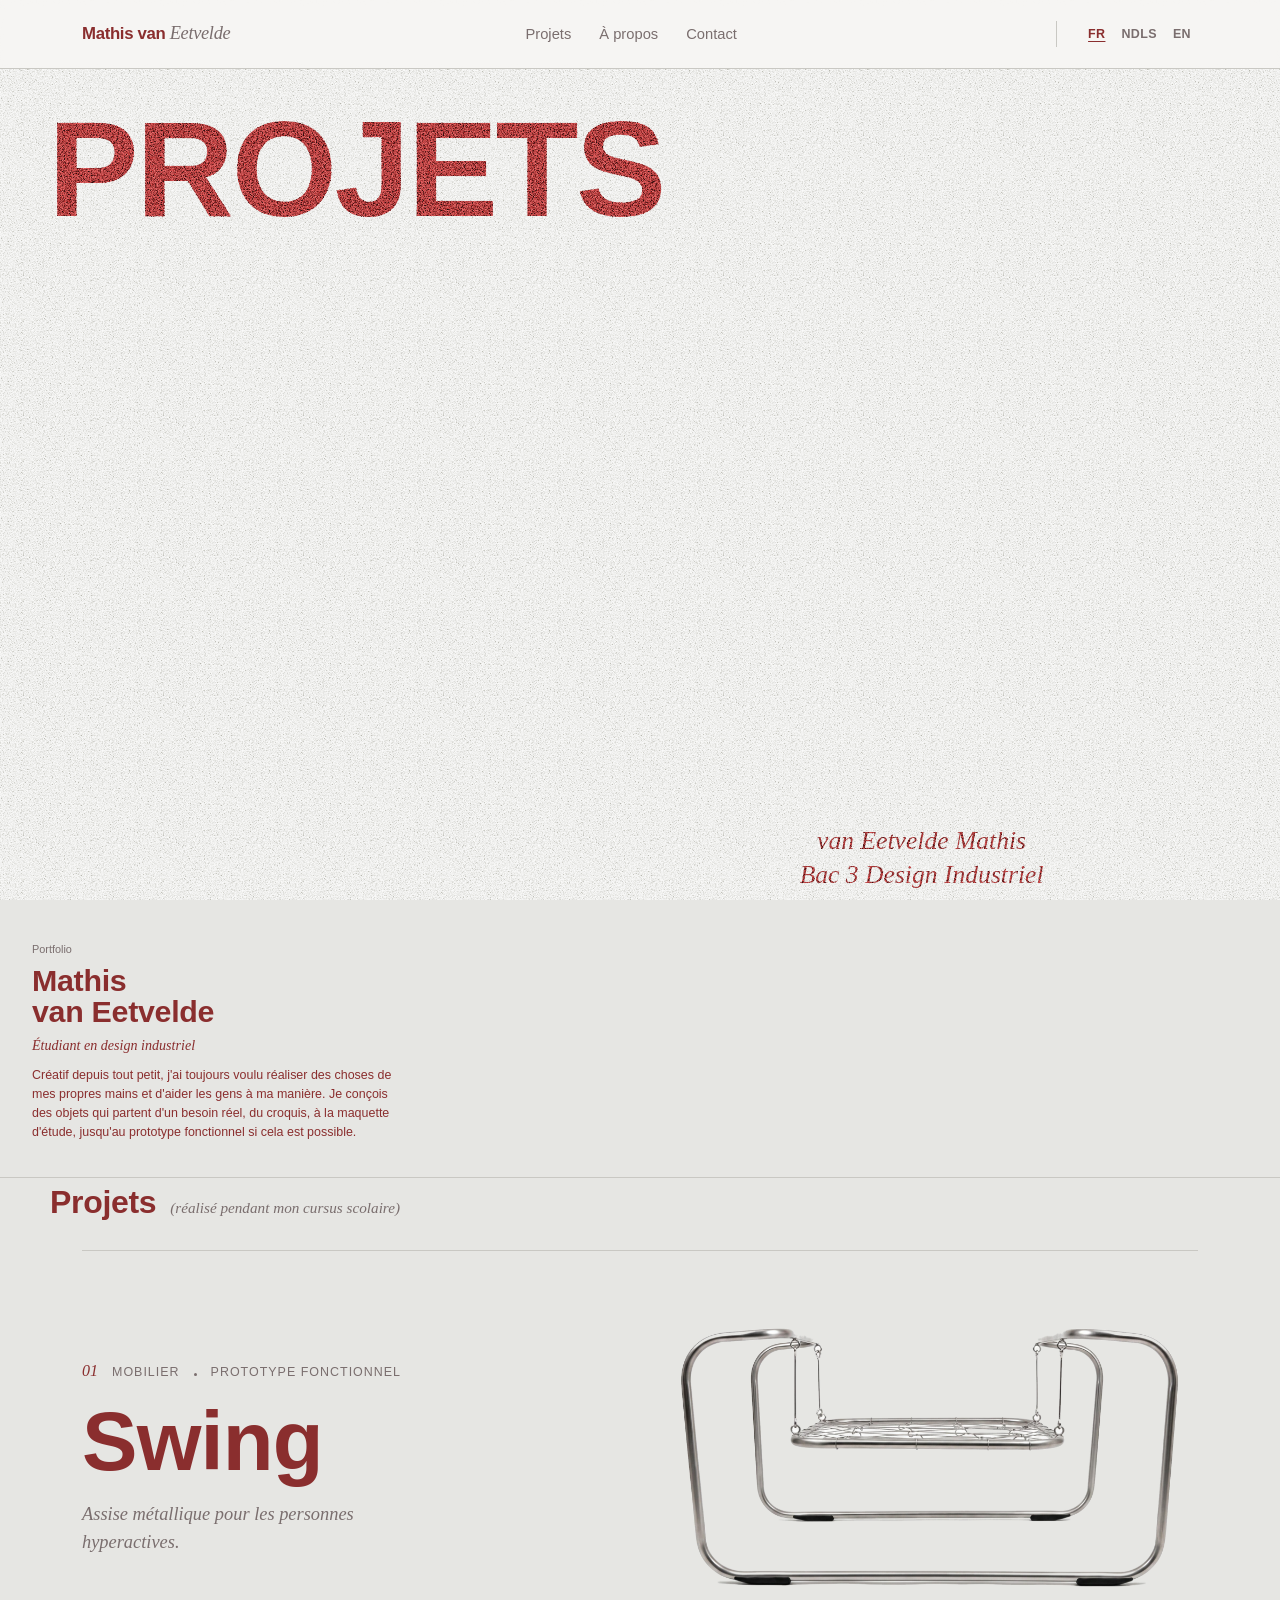
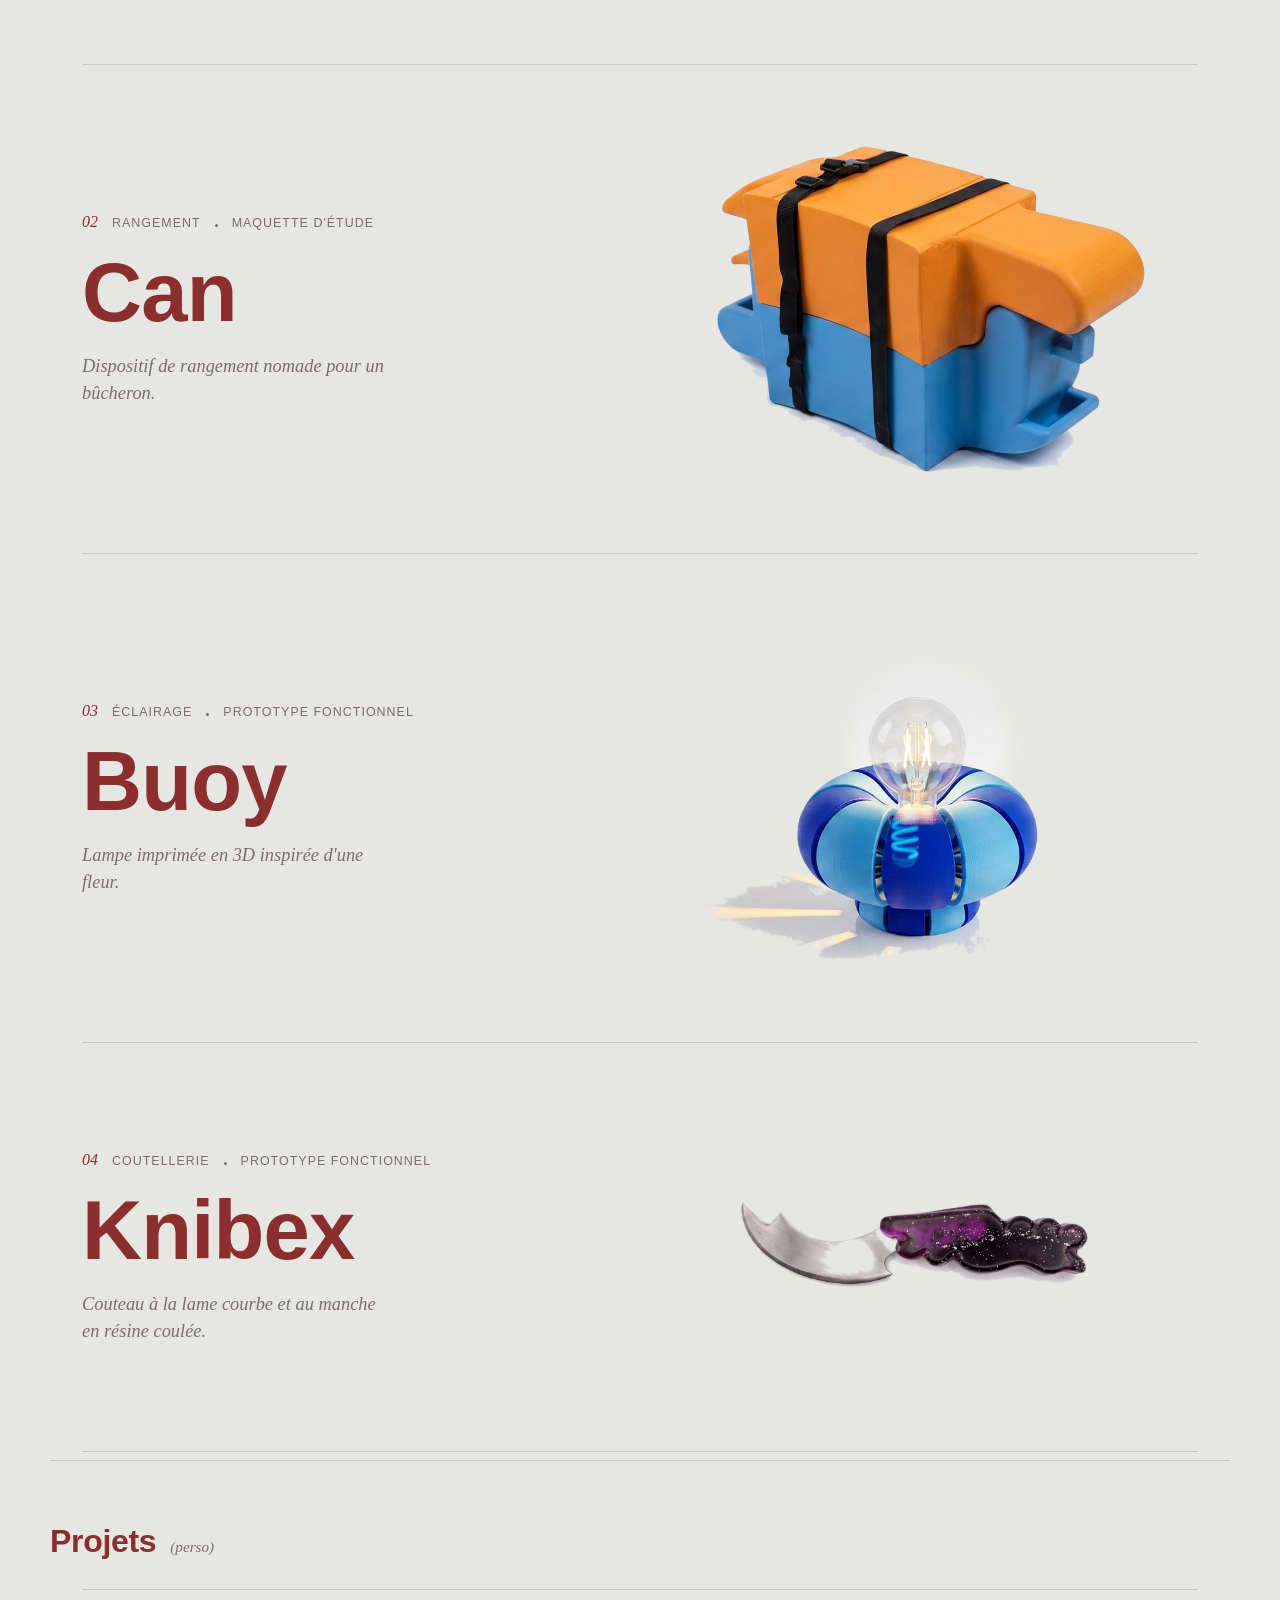
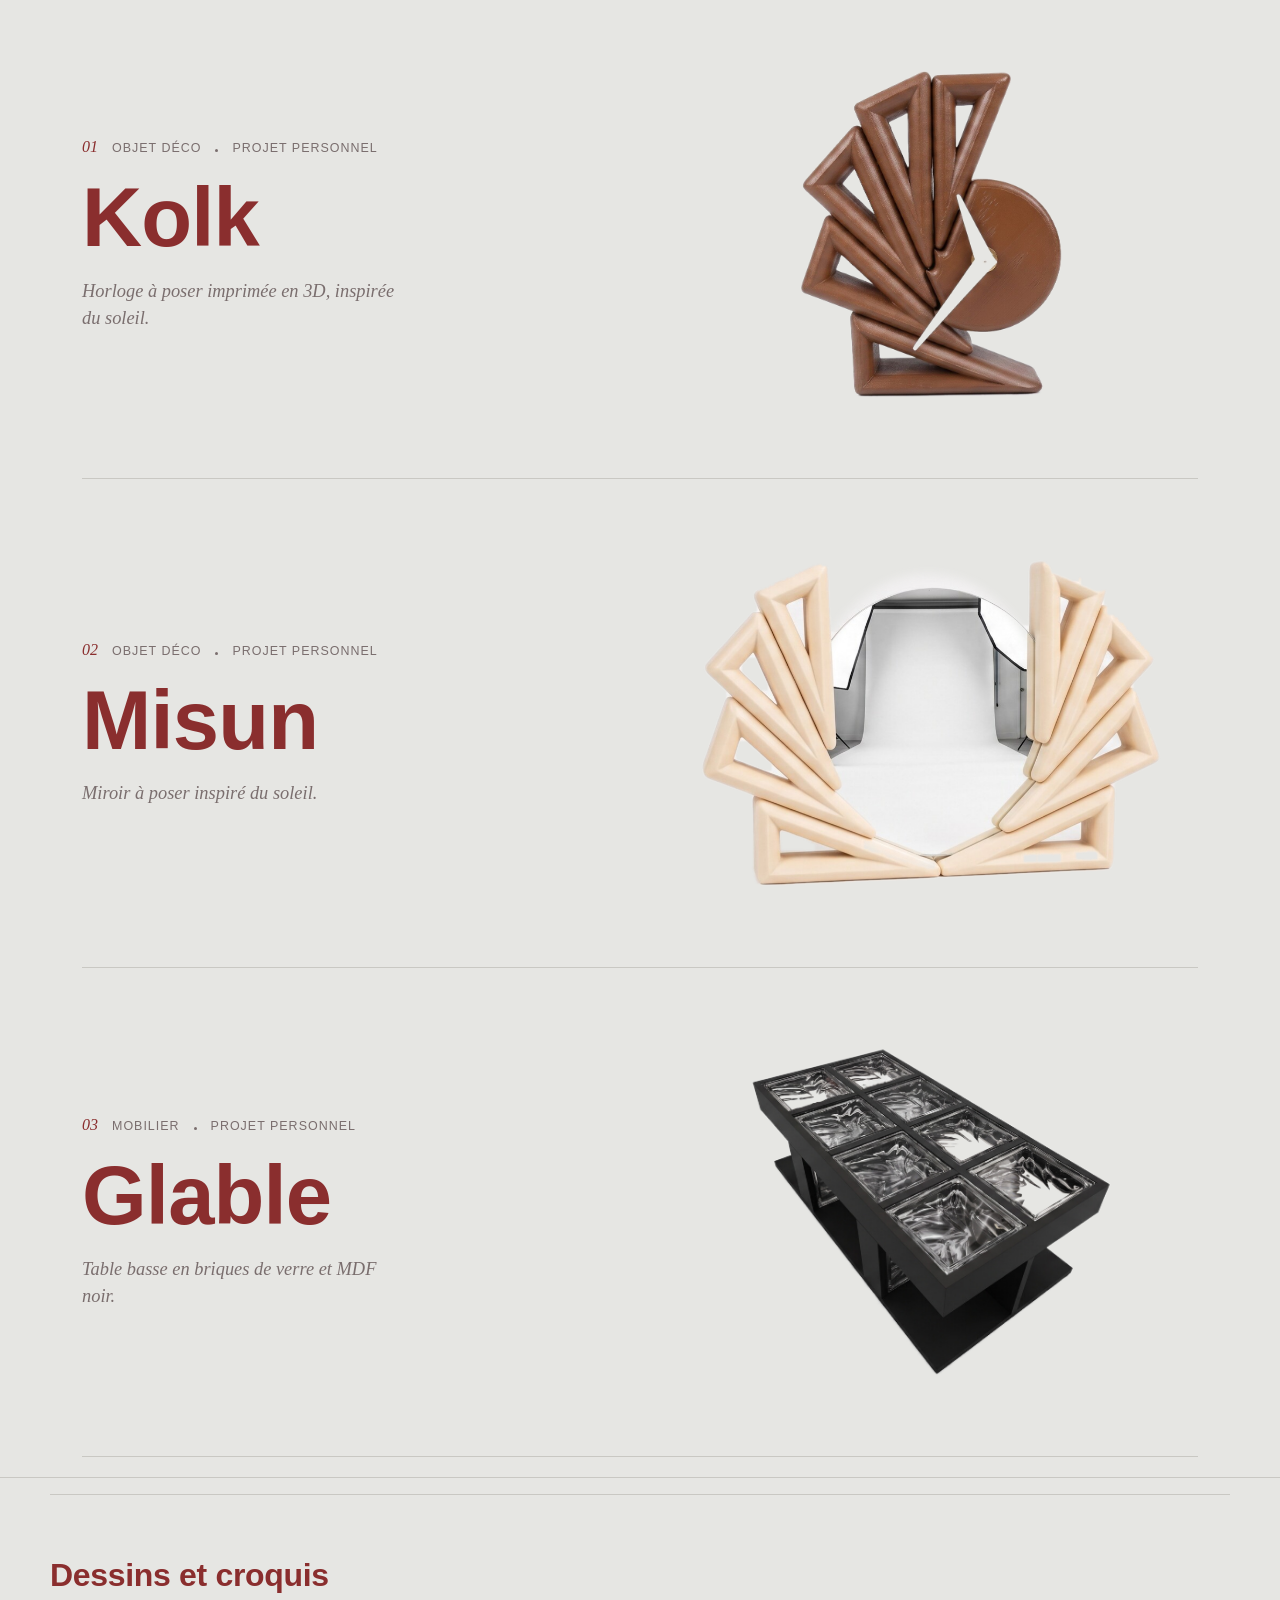
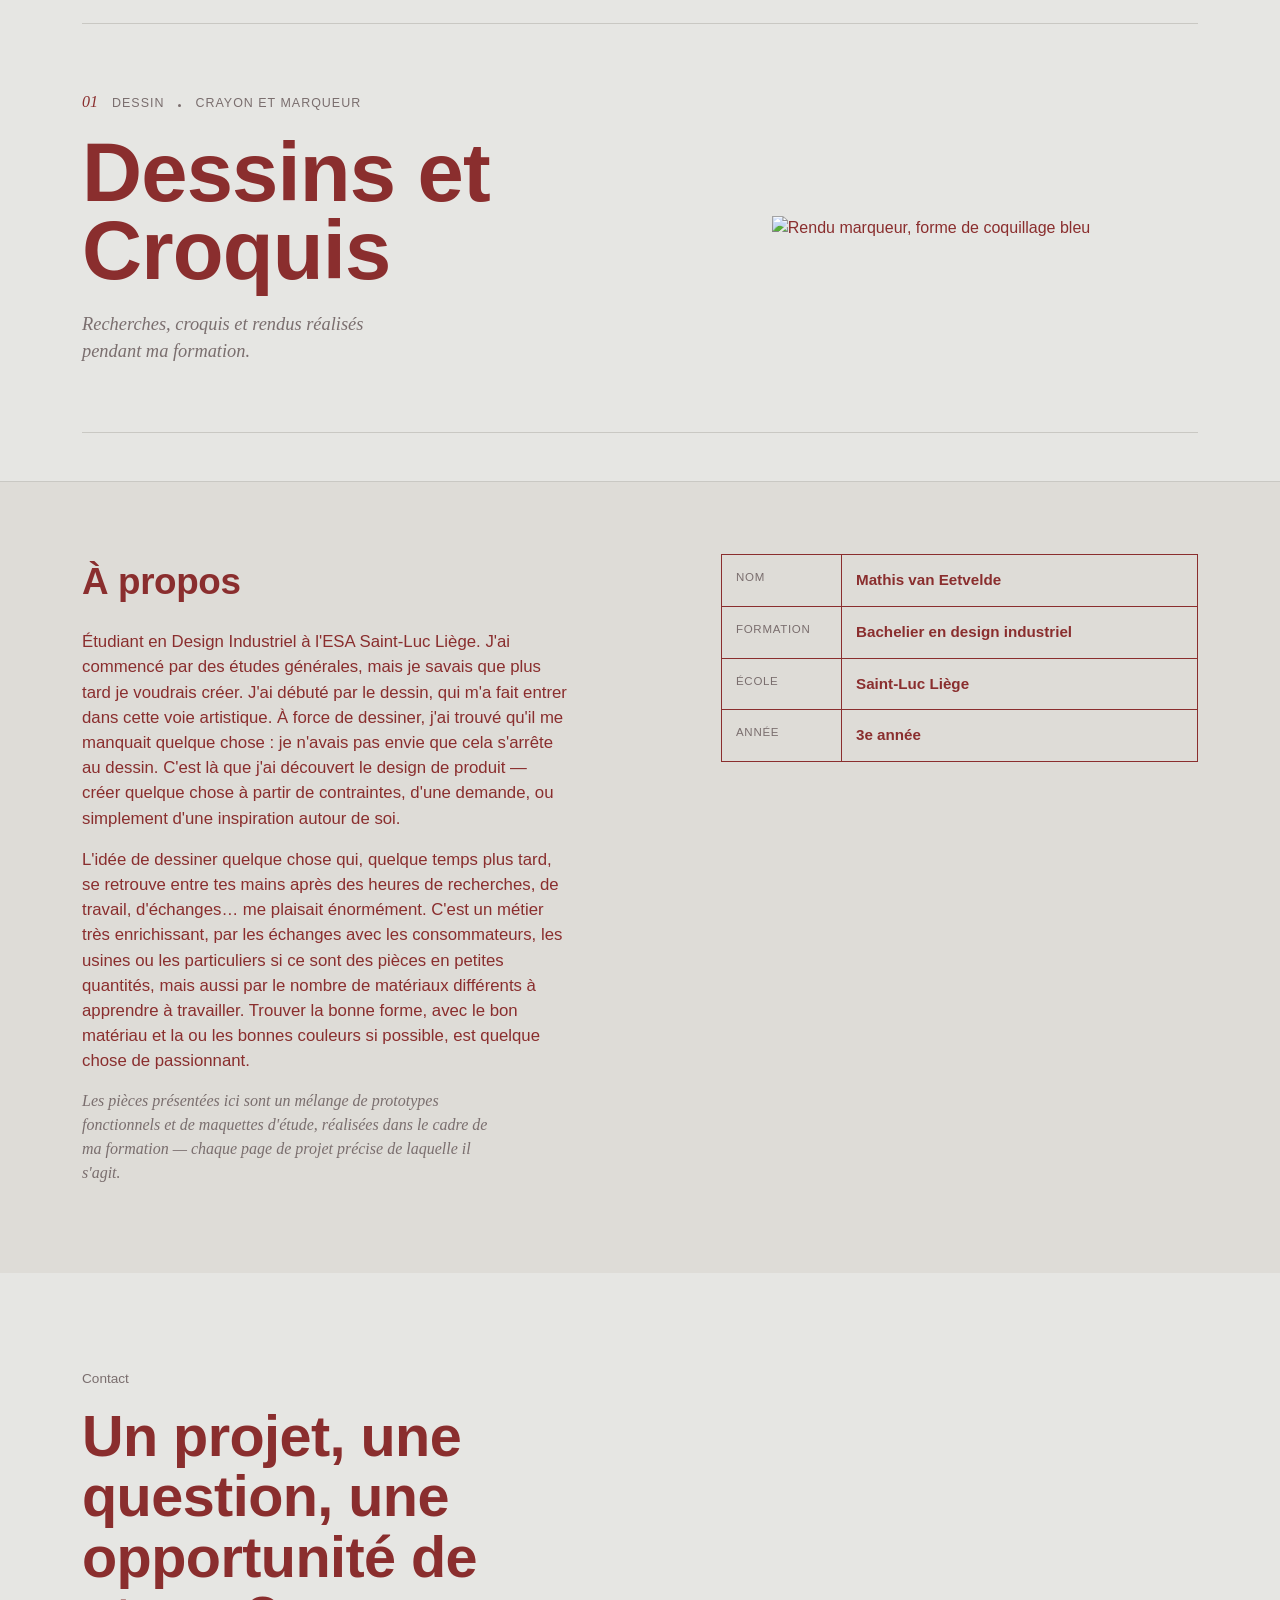
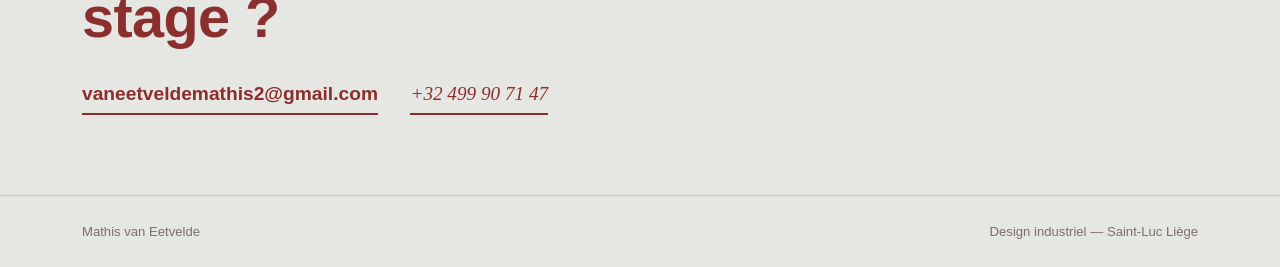
==== commit 65813855: "Add files via upload" ====
--- a/index.html
+++ b/index.html
@@ -52,7 +52,7 @@
         <span class="eyebrow" data-i18n="hero_eyebrow">Portfolio</span>
         <h1>Mathis<br>van&nbsp;Eetvelde</h1>
         <p class="role" data-i18n="hero_role">Étudiant en design industriel</p>
-        <p class="bio" data-i18n="hero_bio">Créatif depuis tout petit, j'ai toujours voulu réaliser des choses de mes propres mains et d'aider les gens à ma manière. Je conçois des objets qui partent d'un besoin réel, du croquis, à la maquette d'étude, jusqu'au prototype fonctionnel si cela est possible.</p>
+        <p class="bio" data-i18n="hero_bio">Créatif depuis tout petit, j'ai toujours voulu réaliser des choses de mes propres mains et aider les gens à ma manière. Je conçois des objets qui partent d'un besoin réel, du croquis à la maquette d'étude, jusqu'au prototype fonctionnel si cela est possible.</p>
       </div>
     </div>
   </section>
@@ -157,50 +157,22 @@
   </section>
 
   <section class="sketches" id="croquis">
-    <div class="wrap category-head">
-      <h2 data-i18n="sketches_title">Dessins et croquis</h2>
-    </div>
-    <div class="sketches-track-wrap">
-      <div class="sketches-track sketches-track-reverse">
-        <div class="sketches-group">
-          <img src="assets/sketches/sketch-1.jpg" alt="Croquis et rendu marqueur, projet Can">
-          <img src="assets/sketches/sketch-2.jpg" alt="Croquis au crayon, études de formes en spirale">
-          <img src="assets/sketches/sketch-3.jpg" alt="Croquis, plateau, écouteur et basket">
-          <img src="assets/sketches/sketch-4.jpg" alt="Croquis, exercice taille-crayon">
-          <img src="assets/sketches/sketch-5.jpg" alt="Croquis, flacon vaporisateur Citronnelle">
-          <img src="assets/sketches/sketch-6.jpg" alt="Croquis, chaussures Converse">
-          <img src="assets/sketches/sketch-7.jpg" alt="Croquis, agrafeuse">
-        </div>
-        <div class="sketches-group" aria-hidden="true">
-          <img src="assets/sketches/sketch-1.jpg" alt="">
-          <img src="assets/sketches/sketch-2.jpg" alt="">
-          <img src="assets/sketches/sketch-3.jpg" alt="">
-          <img src="assets/sketches/sketch-4.jpg" alt="">
-          <img src="assets/sketches/sketch-5.jpg" alt="">
-          <img src="assets/sketches/sketch-6.jpg" alt="">
-          <img src="assets/sketches/sketch-7.jpg" alt="">
-        </div>
-      </div>
-    </div>
-    <div class="sketches-track-wrap">
-      <div class="sketches-track">
-        <div class="sketches-group">
-          <img src="assets/sketches/sketch-8.jpg" alt="Croquis, casque audio">
-          <img src="assets/sketches/sketch-9.jpg" alt="Croquis, trophée">
-          <img src="assets/sketches/sketch-10.jpg" alt="Croquis, boîte à œufs">
-          <img src="assets/sketches/sketch-11.jpg" alt="Croquis, ampoule">
-          <img src="assets/sketches/sketch-12.jpg" alt="Croquis marqueur, horloge rouge">
-          <img src="assets/sketches/sketch-13.jpg" alt="Croquis marqueur, tournevis et chevilles">
-        </div>
-        <div class="sketches-group" aria-hidden="true">
-          <img src="assets/sketches/sketch-8.jpg" alt="">
-          <img src="assets/sketches/sketch-9.jpg" alt="">
-          <img src="assets/sketches/sketch-10.jpg" alt="">
-          <img src="assets/sketches/sketch-11.jpg" alt="">
-          <img src="assets/sketches/sketch-12.jpg" alt="">
-          <img src="assets/sketches/sketch-13.jpg" alt="">
-        </div>
-      </div>
+    <div class="wrap category-head category-head-perso">
+      <h2 data-i18n="sketches_title">Dessins et Croquis</h2>
+    </div>
+    <div class="wrap project-list-wrap">
+      <ul class="project-list">
+        <li class="project-row">
+          <div class="row-text">
+            <div class="row-meta"><span data-i18n="sketches_category">Dessin</span><span class="dot"></span><span data-i18n="sketches_status">Crayon et marqueur</span></div>
+            <a class="title-link" href="dessins.html"><h3 data-i18n="sketches_row_title">Dessins et Croquis</h3></a>
+            <p class="row-oneliner" data-i18n="sketches_oneliner">Recherches, croquis et rendus réalisés pendant ma formation.</p>
+          </div>
+          <div class="row-image">
+            <a href="dessins.html" class="row-image-link" aria-label="Voir Dessins et Croquis"><img src="assets/sketches/sketch-cover-cutout.png" alt="Rendu marqueur, forme de coquillage bleu"></a>
+          </div>
+        </li>
+      </ul>
     </div>
   </section>
 
@@ -209,7 +181,7 @@
       <div>
         <h2 data-i18n="about_title">À propos</h2>
         <p data-i18n="about_p1">Étudiant en Design Industriel à l'ESA Saint-Luc Liège. J'ai commencé par des études générales, mais je savais que plus tard je voudrais créer. J'ai débuté par le dessin, qui m'a fait entrer dans cette voie artistique. À force de dessiner, j'ai trouvé qu'il me manquait quelque chose : je n'avais pas envie que cela s'arrête au dessin. C'est là que j'ai découvert le design de produit — créer quelque chose à partir de contraintes, d'une demande, ou simplement d'une inspiration autour de soi.</p>
-        <p data-i18n="about_p2">L'idée de dessiner quelque chose qui, quelque temps plus tard, se retrouve entre tes mains après des heures de recherches, de travail, d'échanges… me plaisait énormément. C'est un métier très enrichissant, par les échanges avec les consommateurs, les usines ou les particuliers si ce sont des pièces en petites quantités, mais aussi par le nombre de matériaux différents à apprendre à travailler. Trouver la bonne forme, avec le bon matériau et la ou les bonnes couleurs si possible, est quelque chose de passionnant.</p>
+        <p data-i18n="about_p2">L'idée de dessiner quelque chose qui, quelque temps plus tard, se retrouve entre les mains après des heures de recherches, de travail, d'échanges… me plaisait énormément. C'est un métier très enrichissant, par les échanges avec les consommateurs, les usines ou les particuliers si ce sont des pièces en petites quantités, mais aussi par le nombre de matériaux différents à apprendre à travailler. Trouver la bonne forme, avec le bon matériau et la ou les bonnes couleurs si possible, est quelque chose de passionnant.</p>
         <p class="note" data-i18n="about_note">Les pièces présentées ici sont un mélange de prototypes fonctionnels et de maquettes d'étude, réalisées dans le cadre de ma formation — chaque page de projet précise de laquelle il s'agit.</p>
       </div>
       <div class="title-block">
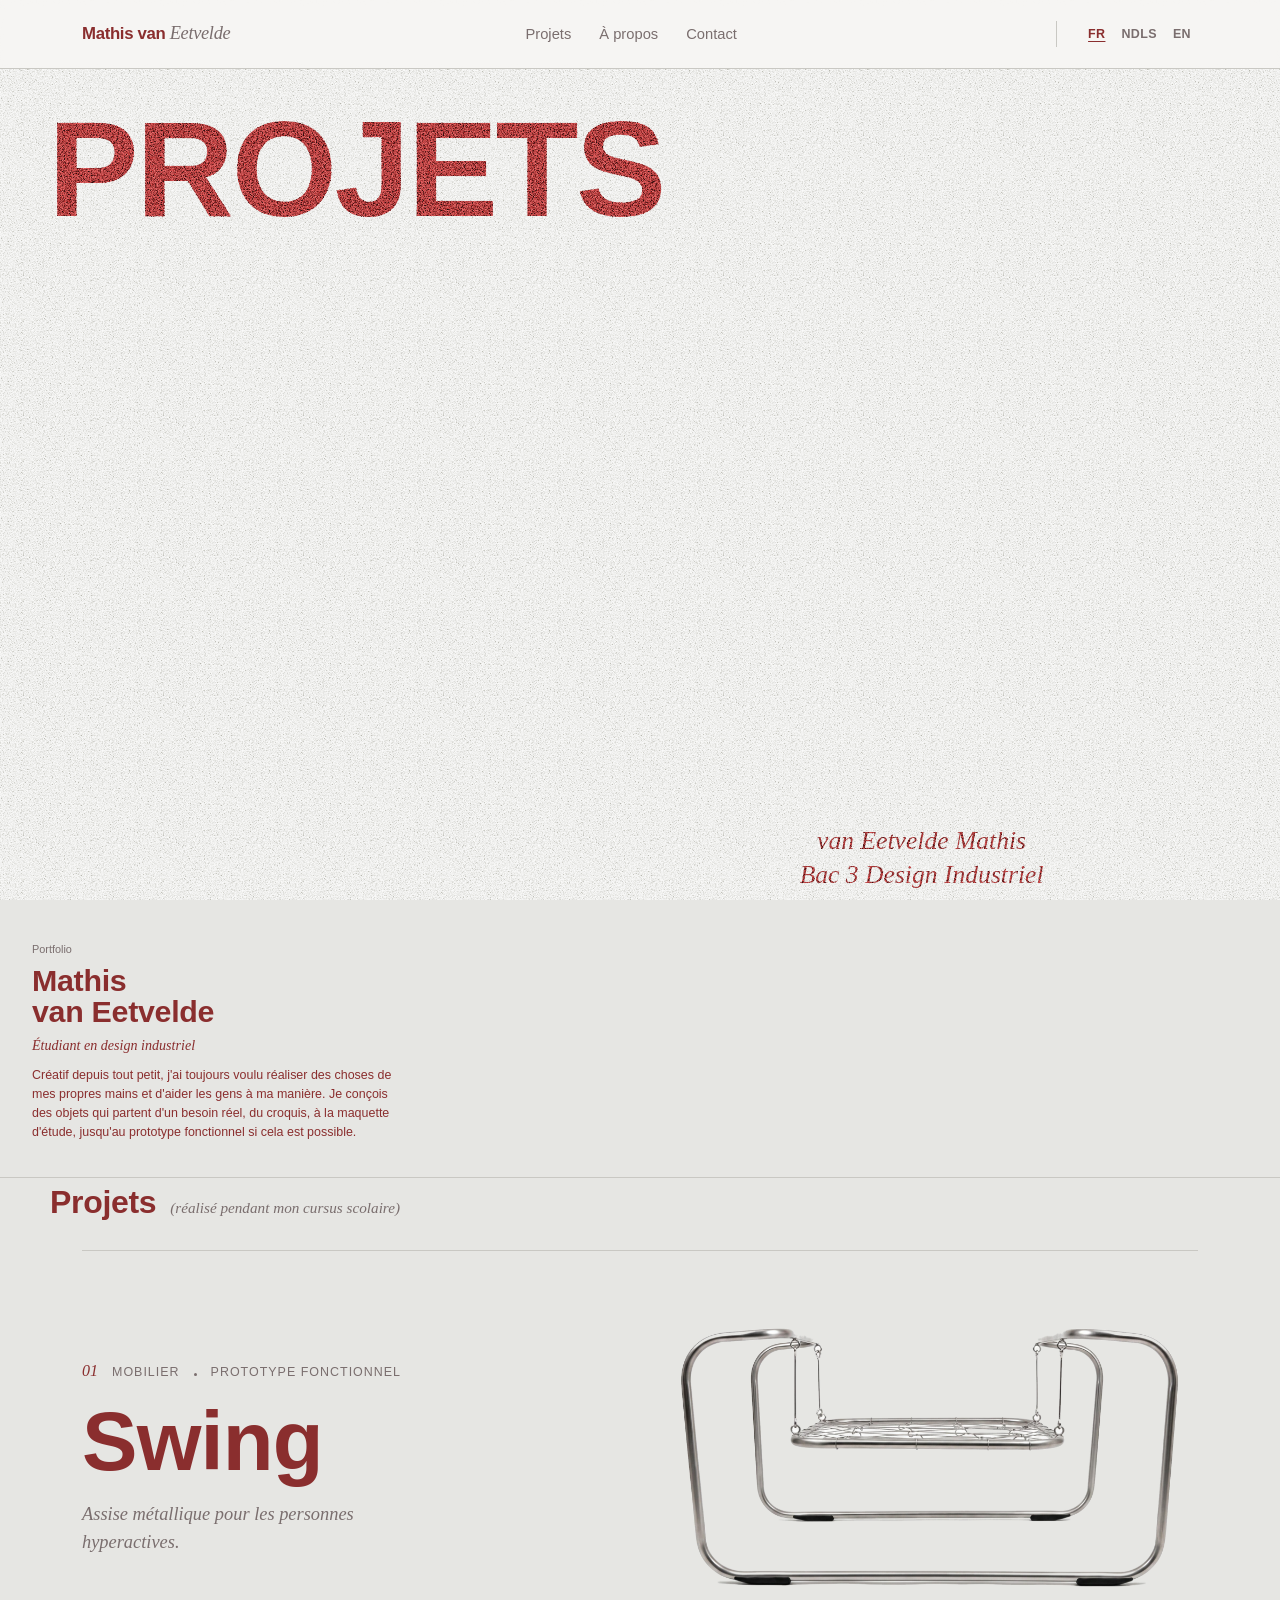
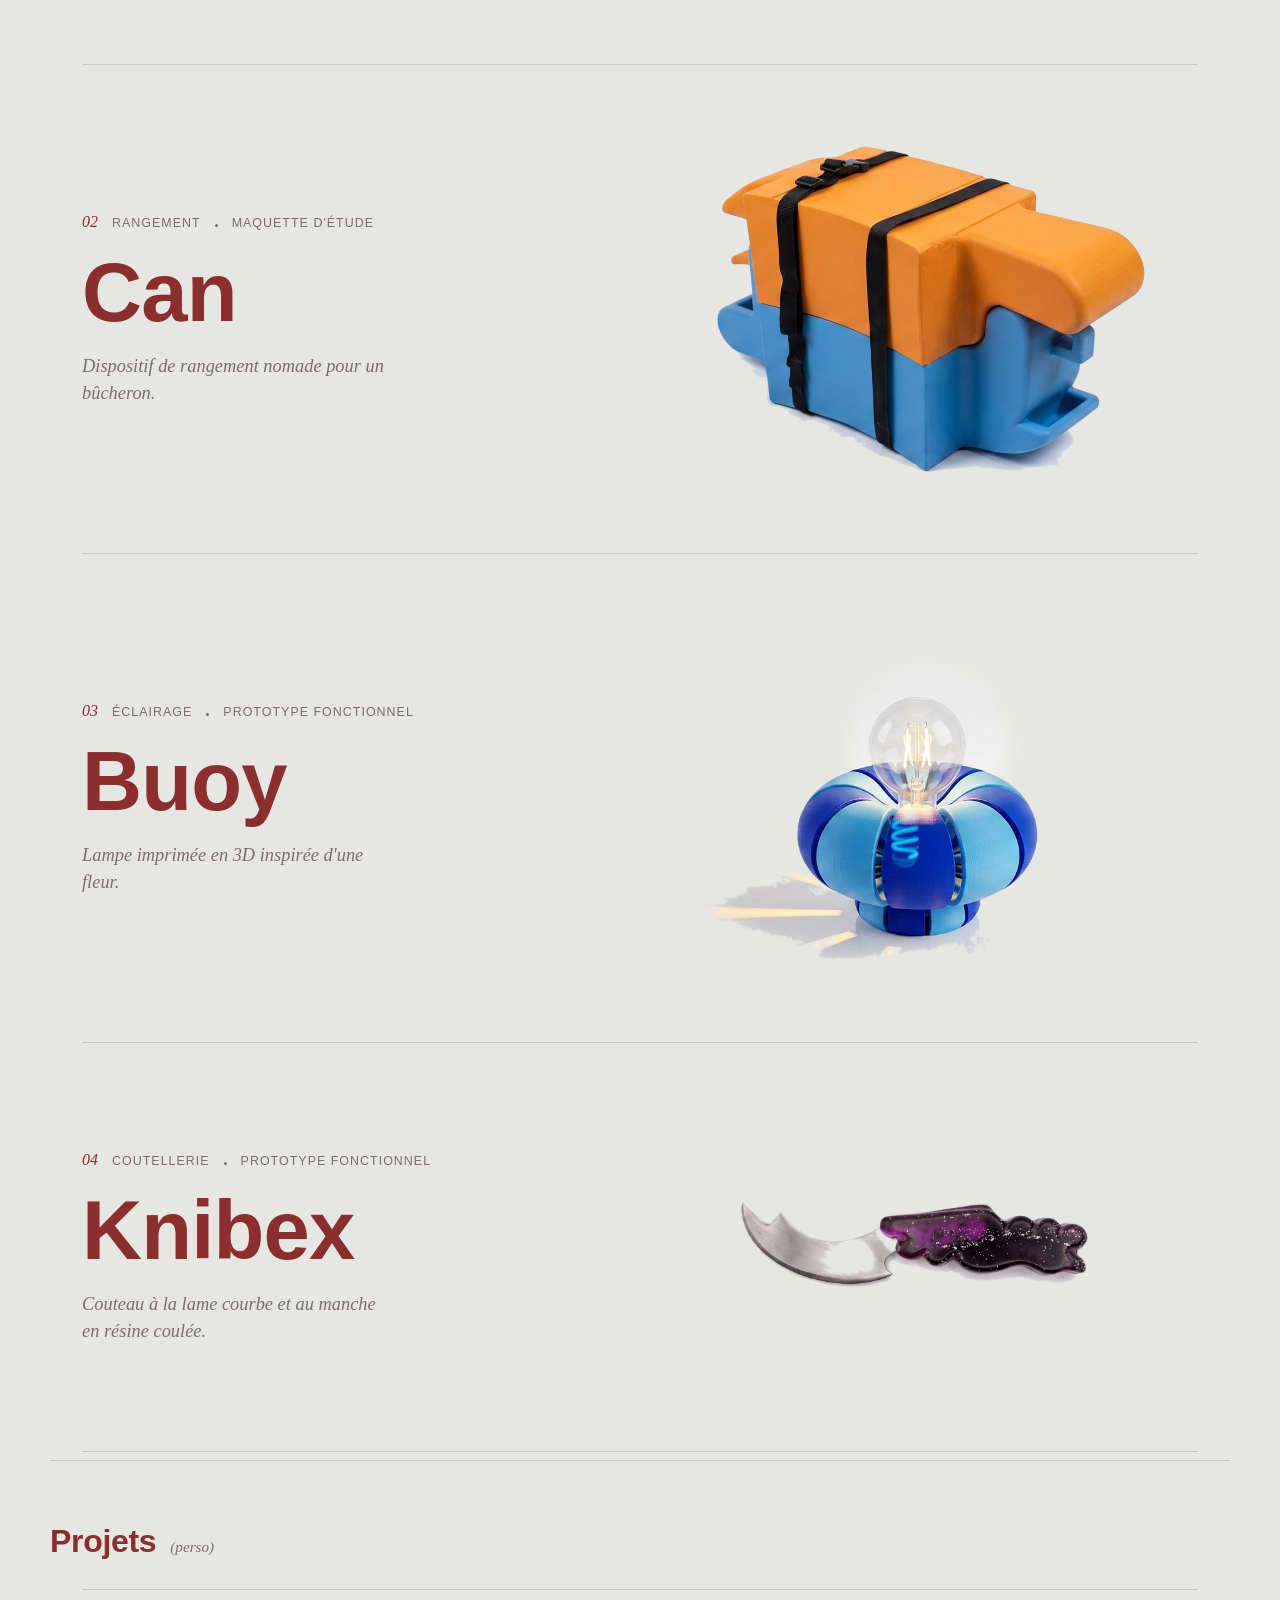
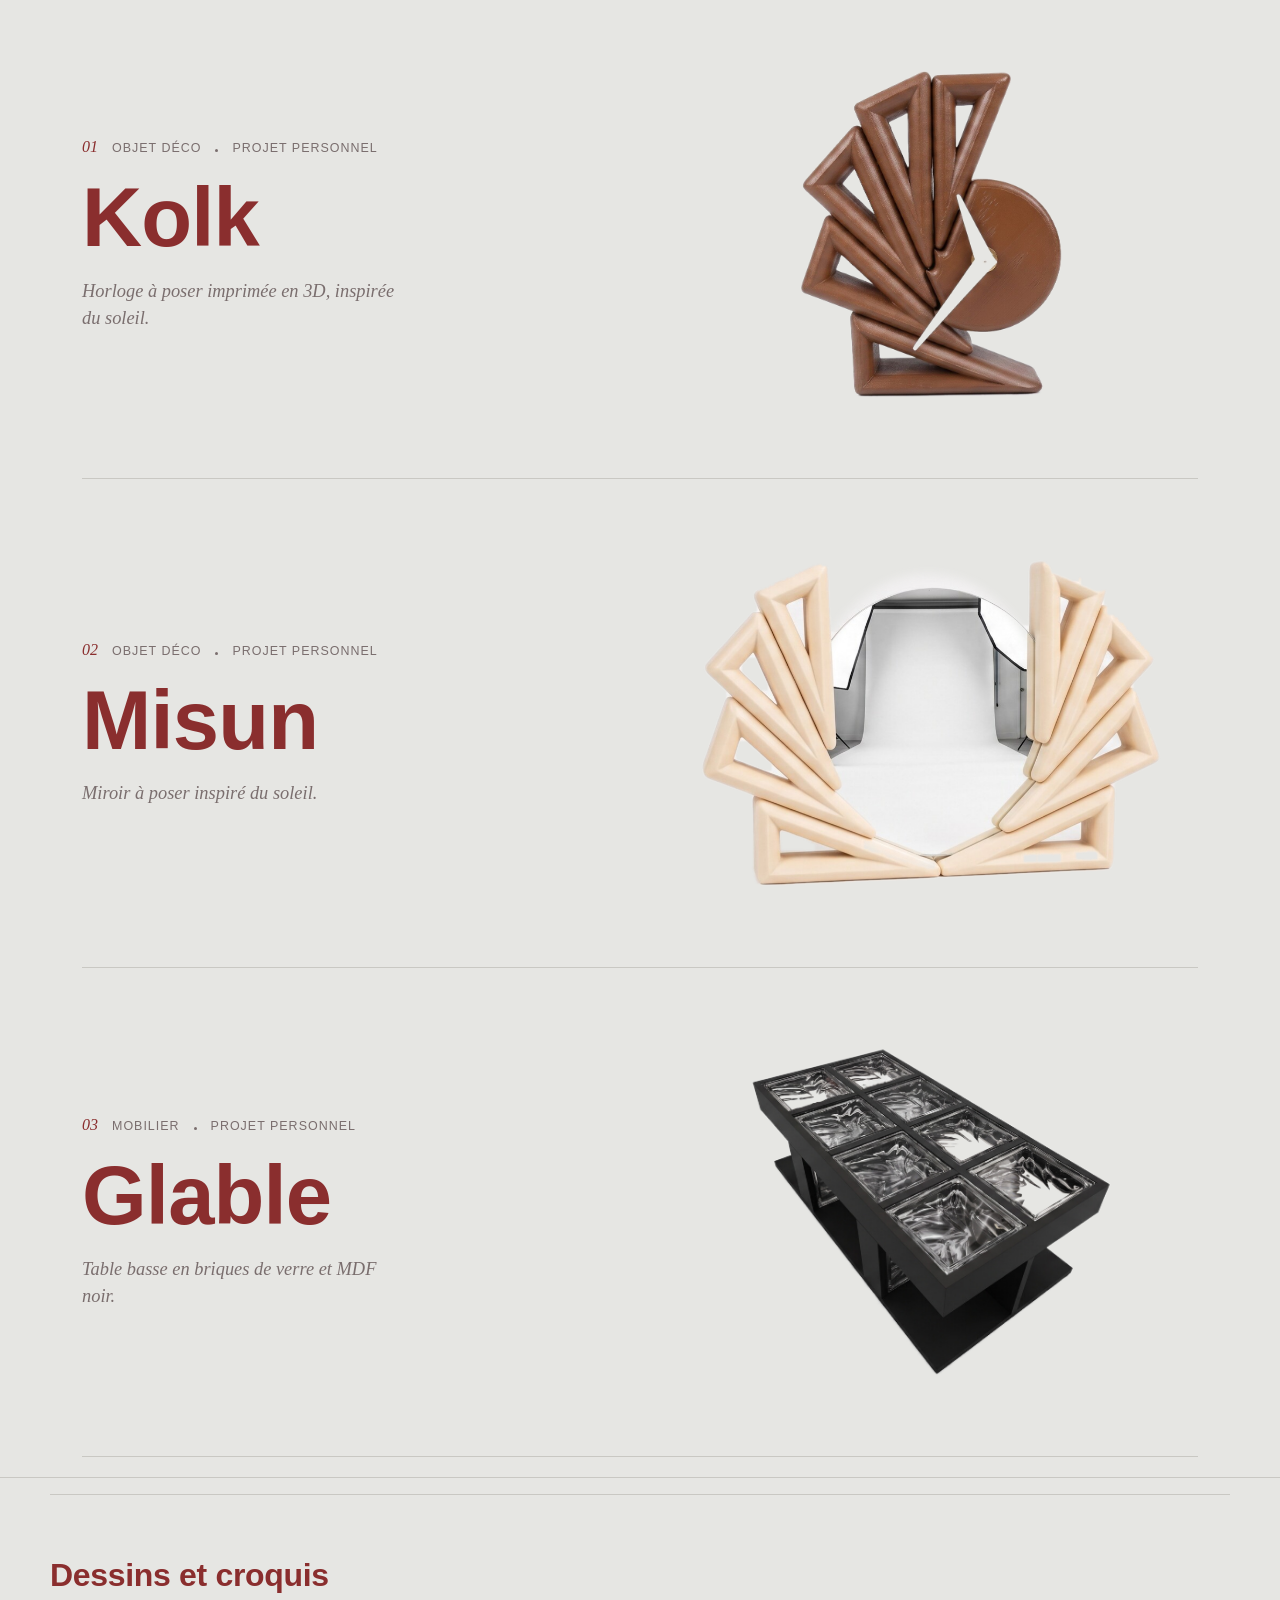
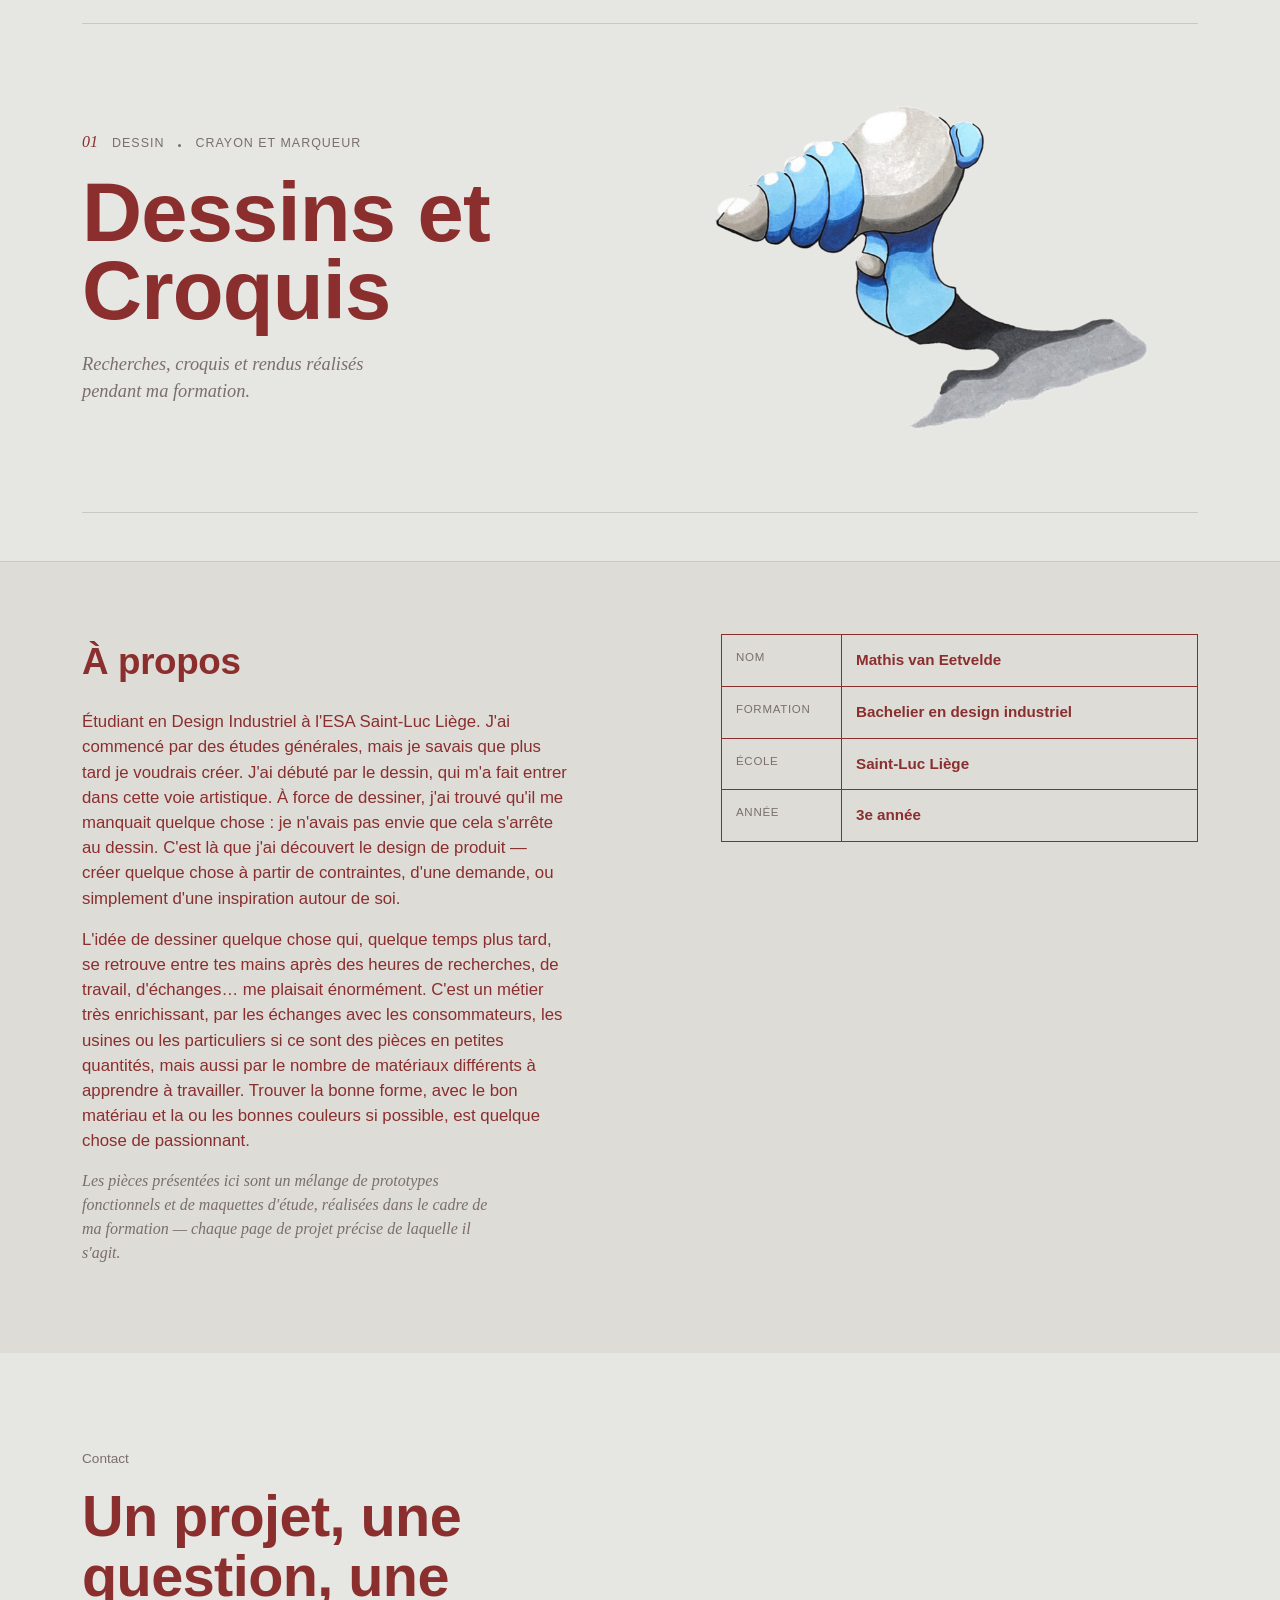
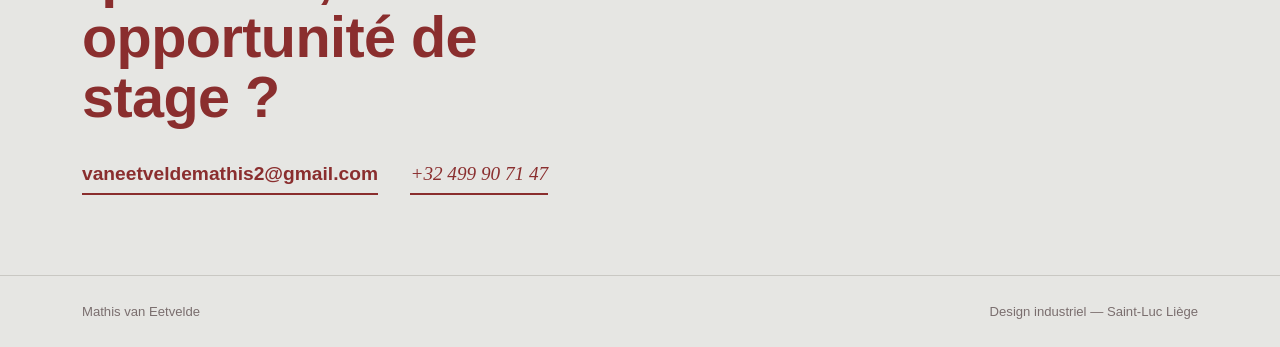
==== commit 19dbd34b: "Add files via upload" ====
--- a/index.html
+++ b/index.html
@@ -8,7 +8,7 @@
 <link rel="preconnect" href="https://fonts.googleapis.com">
 <link rel="preconnect" href="https://fonts.gstatic.com" crossorigin>
 <link href="https://fonts.googleapis.com/css2?family=Archivo:ital,wght@0,400;0,500;0,600;0,700;0,800;0,900;1,500&family=Fraunces:ital,wght@0,500;1,300;1,400;1,500&display=swap" rel="stylesheet">
-<link rel="stylesheet" href="assets/styles.css">
+<link rel="stylesheet" href="assets/styles.css?v=68">
 </head>
 <body>
 
@@ -35,13 +35,13 @@
   <section class="top-banner">
     <div class="top-banner-word" data-i18n="banner_word">PROJETS</div>
     <div class="top-banner-slides">
-      <img src="assets/swing/swing-face-cutout.png?v=1" alt="Swing, assise en acier inoxydable">
-      <img src="assets/can/can-assemblage-cutout.png?v=1" alt="Can, rangement nomade pour un bûcheron">
-      <img src="assets/buoy/buoy-hero-cutout.png?v=1" alt="Buoy, lampe imprimée en 3D">
-      <img src="assets/kolk/kolk-face-cutout.png" alt="Kolk, horloge en éventail imprimée en 3D">
-      <img src="assets/knibex/knibex-face-cutout.png" alt="Knibex, couteau au manche en résine">
-      <img src="assets/glable/glable-face-cutout.png" alt="Glable, table basse en briques de verre">
-      <img src="assets/misun/misun-face-cutout.png" alt="Misun, miroir au cadre en éventail">
+      <img src="assets/swing/swing-face-cutout.png?v=68" alt="Swing, assise en acier inoxydable">
+      <img src="assets/can/can-assemblage-cutout.png?v=68" alt="Can, rangement nomade pour un bûcheron">
+      <img src="assets/buoy/buoy-hero-cutout.png?v=68" alt="Buoy, lampe imprimée en 3D">
+      <img src="assets/kolk/kolk-face-cutout.png?v=68" alt="Kolk, horloge en éventail imprimée en 3D">
+      <img src="assets/knibex/knibex-face-cutout.png?v=68" alt="Knibex, couteau au manche en résine">
+      <img src="assets/glable/glable-face-cutout.png?v=68" alt="Glable, table basse en briques de verre">
+      <img src="assets/misun/misun-face-cutout.png?v=68" alt="Misun, miroir au cadre en éventail">
     </div>
     <div class="top-banner-signature" data-i18n="banner_signature">van Eetvelde Mathis<br>Bac 3 Design Industriel</div>
   </section>
@@ -74,7 +74,7 @@
             <p class="row-oneliner" data-i18n="swing_oneliner">Assise métallique pour les personnes hyperactives.</p>
           </div>
           <div class="row-image">
-            <a href="swing.html" class="row-image-link" aria-label="Voir le projet"><img src="assets/swing/swing-face-cutout.png?v=1" alt="Swing, assise suspendue en acier inoxydable, vue de face"></a>
+            <a href="swing.html" class="row-image-link" aria-label="Voir le projet"><img src="assets/swing/swing-face-cutout.png?v=68" alt="Swing, assise suspendue en acier inoxydable, vue de face"></a>
           </div>
         </li>
 
@@ -85,7 +85,7 @@
             <p class="row-oneliner" data-i18n="can_oneliner">Dispositif de rangement nomade pour un bûcheron.</p>
           </div>
           <div class="row-image">
-            <a href="can.html" class="row-image-link" aria-label="Voir le projet"><img src="assets/can/can-assemblage-cutout.png?v=1" alt="Can, rangement nomade pour un bûcheron"></a>
+            <a href="can.html" class="row-image-link" aria-label="Voir le projet"><img src="assets/can/can-assemblage-cutout.png?v=68" alt="Can, rangement nomade pour un bûcheron"></a>
           </div>
         </li>
 
@@ -96,7 +96,7 @@
             <p class="row-oneliner" data-i18n="buoy_oneliner">Lampe imprimée en 3D inspirée d'une fleur.</p>
           </div>
           <div class="row-image row-image-buoy">
-            <a href="buoy.html" class="row-image-link" aria-label="Voir le projet"><img src="assets/buoy/buoy-hero-cutout.png?v=1" alt="Buoy, lampe allumée, vue de face en studio"></a>
+            <a href="buoy.html" class="row-image-link" aria-label="Voir le projet"><img src="assets/buoy/buoy-hero-cutout.png?v=68" alt="Buoy, lampe allumée, vue de face en studio"></a>
           </div>
         </li>
 
@@ -107,7 +107,7 @@
             <p class="row-oneliner" data-i18n="knibex_oneliner">Couteau à la lame courbe et au manche en résine coulée.</p>
           </div>
           <div class="row-image row-image-knibex">
-            <a href="knibex.html" class="row-image-link" aria-label="Voir le projet"><img src="assets/knibex/knibex-face-cutout.png" alt="Knibex, couteau au manche en résine violette"></a>
+            <a href="knibex.html" class="row-image-link" aria-label="Voir le projet"><img src="assets/knibex/knibex-face-cutout.png?v=68" alt="Knibex, couteau au manche en résine violette"></a>
           </div>
         </li>
 
@@ -127,7 +127,7 @@
             <p class="row-oneliner" data-i18n="kolk_oneliner">Horloge à poser imprimée en 3D, inspirée du soleil.</p>
           </div>
           <div class="row-image">
-            <a href="kolk.html" class="row-image-link" aria-label="Voir le projet"><img src="assets/kolk/kolk-face-cutout.png" alt="Kolk, horloge en éventail imprimée en 3D"></a>
+            <a href="kolk.html" class="row-image-link" aria-label="Voir le projet"><img src="assets/kolk/kolk-face-cutout.png?v=68" alt="Kolk, horloge en éventail imprimée en 3D"></a>
           </div>
         </li>
 
@@ -138,7 +138,7 @@
             <p class="row-oneliner" data-i18n="misun_oneliner">Miroir à poser inspiré du soleil.</p>
           </div>
           <div class="row-image">
-            <a href="misun.html" class="row-image-link" aria-label="Voir le projet"><img src="assets/misun/misun-face-cutout.png" alt="Misun, miroir au cadre en éventail"></a>
+            <a href="misun.html" class="row-image-link" aria-label="Voir le projet"><img src="assets/misun/misun-face-cutout.png?v=68" alt="Misun, miroir au cadre en éventail"></a>
           </div>
         </li>
 
@@ -149,7 +149,7 @@
             <p class="row-oneliner" data-i18n="glable_oneliner">Table basse en briques de verre et MDF noir.</p>
           </div>
           <div class="row-image">
-            <a href="glable.html" class="row-image-link" aria-label="Voir le projet"><img src="assets/glable/glable-face-cutout.png" alt="Glable, table basse en briques de verre"></a>
+            <a href="glable.html" class="row-image-link" aria-label="Voir le projet"><img src="assets/glable/glable-face-cutout.png?v=68" alt="Glable, table basse en briques de verre"></a>
           </div>
         </li>
       </ul>
@@ -169,7 +169,7 @@
             <p class="row-oneliner" data-i18n="sketches_oneliner">Recherches, croquis et rendus réalisés pendant ma formation.</p>
           </div>
           <div class="row-image">
-            <a href="dessins.html" class="row-image-link" aria-label="Voir Dessins et Croquis"><img src="assets/sketches/sketch-cover-cutout.png" alt="Rendu marqueur, forme de coquillage bleu"></a>
+            <a href="dessins.html" class="row-image-link" aria-label="Voir Dessins et Croquis"><img src="sketch-cover-cutout.png?v=68" alt="Rendu marqueur, forme de coquillage bleu"></a>
           </div>
         </li>
       </ul>
@@ -211,7 +211,7 @@
   </div>
 </footer>
 
-<script src="assets/i18n.js"></script>
-<script src="assets/lightbox.js"></script>
+<script src="assets/i18n.js?v=68"></script>
+<script src="assets/lightbox.js?v=68"></script>
 </body>
 </html>
